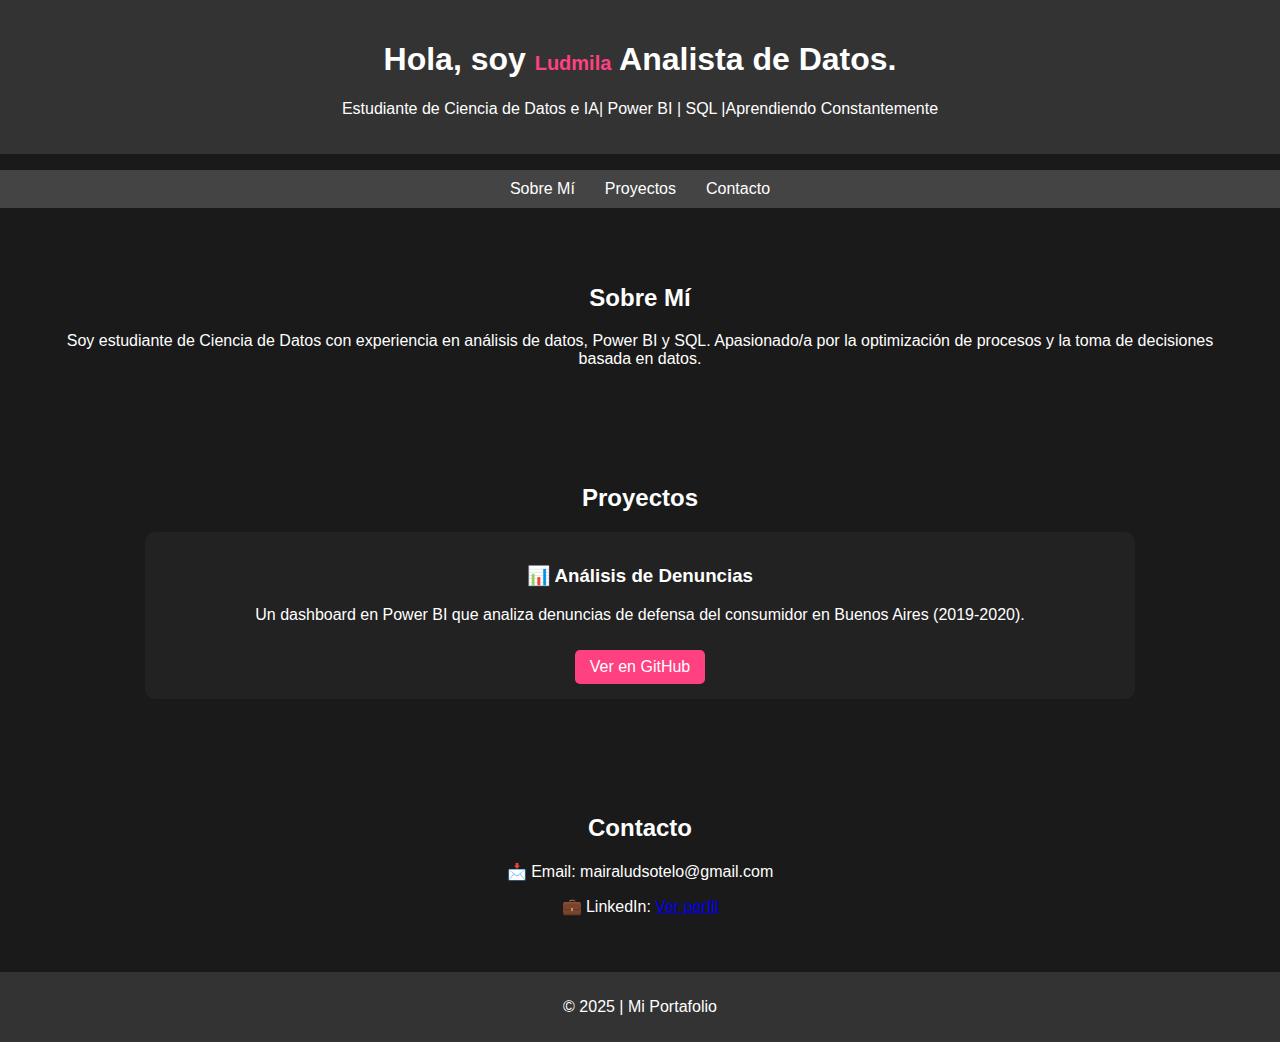
==== index.html @ 8a090161 "fix index" ====
<!DOCTYPE html>
<html lang="es">
<head>
    <meta charset="UTF-8">
    <meta name="viewport" content="width=device-width, initial-scale=1.0">
    <title>Mi Portafolio</title>
    <link rel="stylesheet" href="style.css">
</head>
<body>

    <header>
        <h1>Hola, soy <span class="resaltado">Ludmila</span> Analista de Datos.</h1>
        <p>Estudiante de Ciencia de Datos e IA| Power BI | SQL |Aprendiendo Constantemente</p>
    </header>

    <nav>
        <ul>
            <li><a href="#sobre-mi">Sobre Mí</a></li>
            <li><a href="#proyectos">Proyectos</a></li>
            <li><a href="#contacto">Contacto</a></li>
        </ul>
    </nav>

    <section id="sobre-mi">
        <h2>Sobre Mí</h2>
        <p>Soy estudiante de Ciencia de Datos con experiencia en análisis de datos, Power BI y SQL. Apasionado/a por la optimización de procesos y la toma de decisiones basada en datos.</p>
    </section>

    <section id="proyectos">
        <h2>Proyectos</h2>
        <div class="proyecto">
            <h3>📊 Análisis de Denuncias</h3>
            <p>Un dashboard en Power BI que analiza denuncias de defensa del consumidor en Buenos Aires (2019-2020).</p>
            <a href="https://github.com/TU_USUARIO/NOMBRE_DEL_REPO" target="_blank">Ver en GitHub</a>
        </div>
        <!-- Agrega más proyectos aquí -->
    </section>

    <section id="contacto">
        <h2>Contacto</h2>
        <p>📩 Email: mairaludsotelo@gmail.com</p>
        <p>💼 LinkedIn: <a href="https://www.linkedin.com/in/ludmilasotelo" target="_blank">Ver perfil</a></p>
    </section>

    <footer>
        <p>© 2025 | Mi Portafolio</p>
    </footer>

</body>
</html>
---- style.css ----
.resaltado {
    color: #ff4081; /* Rosa */
    font-size: 20px;
}

body {
    font-family: Arial, sans-serif;
    margin: 0;
    padding: 0;
    background-color: #1a1a1a;
    color: white;
}

header {
    text-align: center;
    padding: 20px;
    background-color: #333;
}

nav ul {
    display: flex;
    justify-content: center;
    list-style: none;
    padding: 10px;
    background-color: #444;
}

nav ul li {
    margin: 0 15px;
}

nav ul li a {
    color: white;
    text-decoration: none;
}

section {
    padding: 40px;
    text-align: center;
}

.proyecto {
    background-color: #222;
    padding: 15px;
    margin: 15px auto;
    width: 80%;
    border-radius: 10px;
}

.proyecto a {
    display: inline-block;
    margin-top: 10px;
    padding: 8px 15px;
    background-color: #ff4081;
    color: white;
    text-decoration: none;
    border-radius: 5px;
}

footer {
    text-align: center;
    padding: 10px;
    background-color: #333;
}
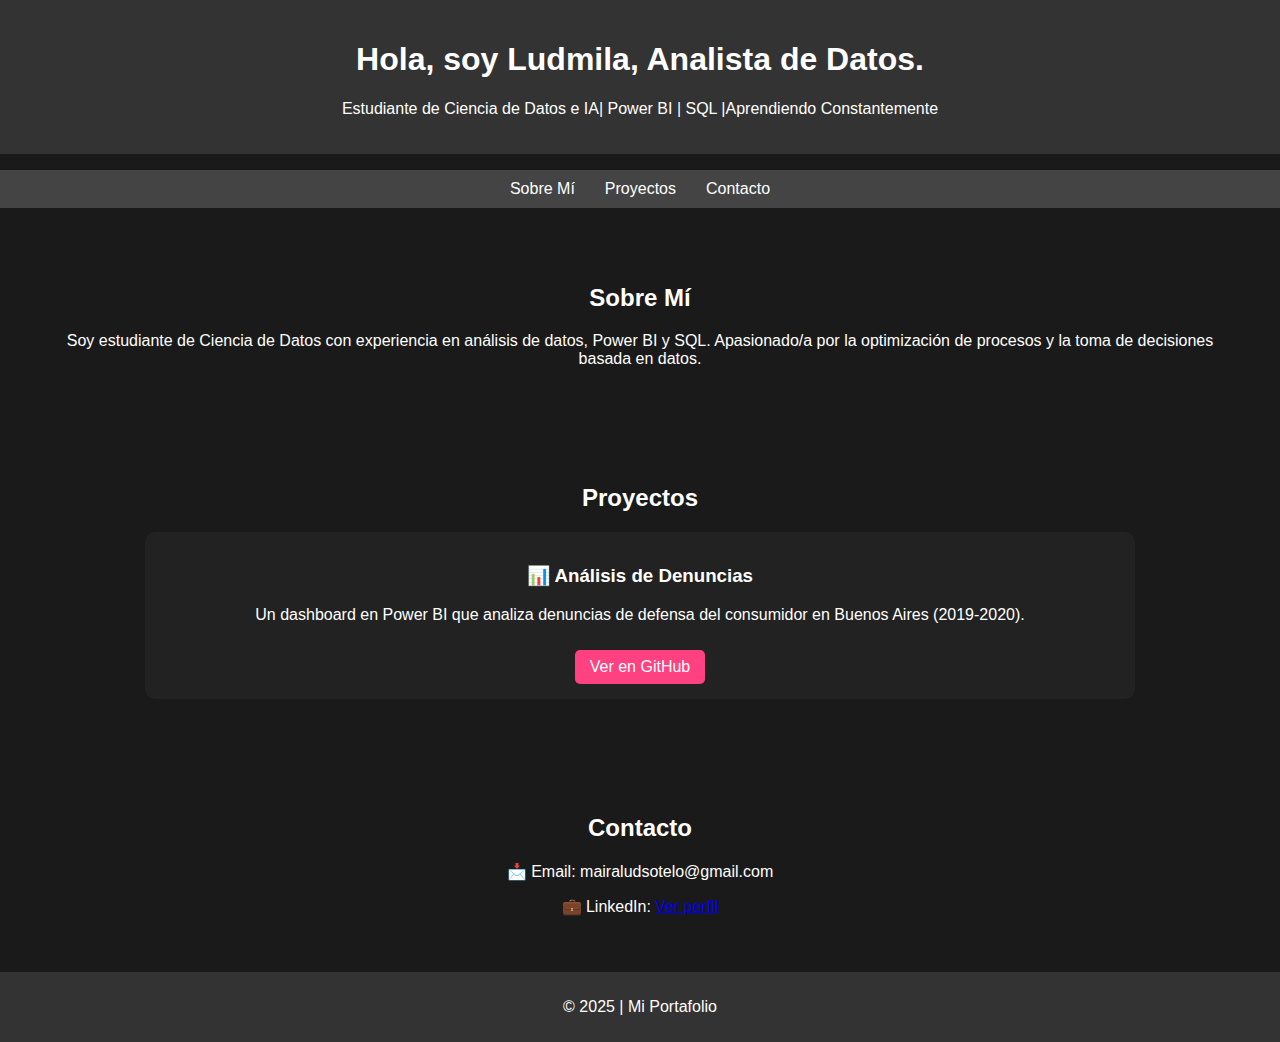
==== commit bdf70a21: "fix html" ====
--- a/index.html
+++ b/index.html
@@ -9,7 +9,7 @@
 <body>
 
     <header>
-        <h1>Hola, soy <span class="resaltado">Ludmila</span> Analista de Datos.</h1>
+        <h1>Hola, soy Ludmila, Analista de Datos.</h1>
         <p>Estudiante de Ciencia de Datos e IA| Power BI | SQL |Aprendiendo Constantemente</p>
     </header>
 
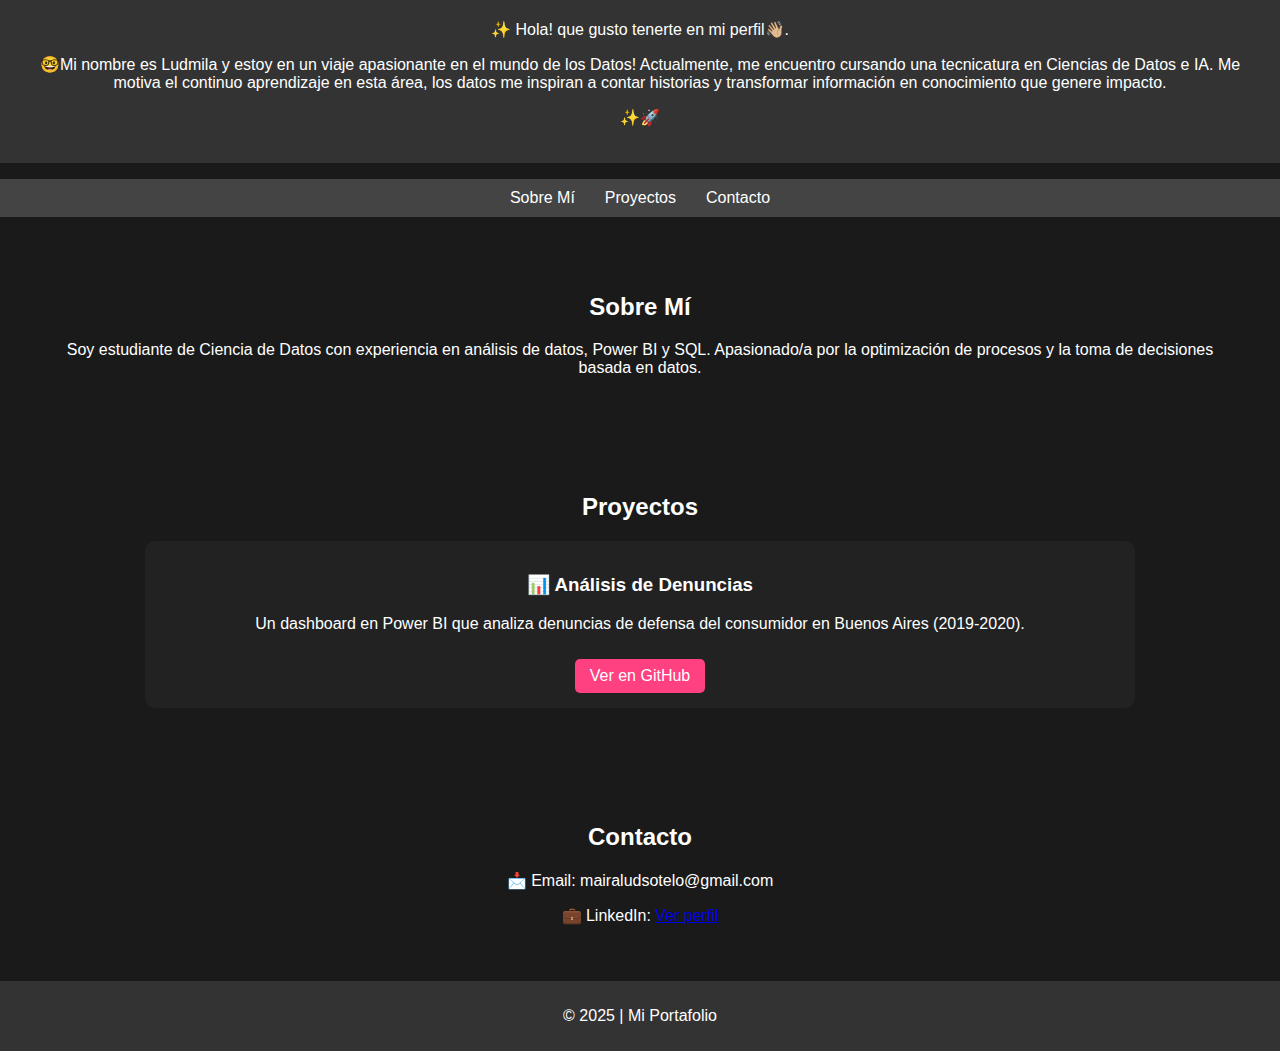
==== commit 3a9a5790: "Update index.html" ====
--- a/index.html
+++ b/index.html
@@ -8,9 +8,14 @@
 </head>
 <body>
 
-    <header>
-        <h1>Hola, soy Ludmila, Analista de Datos.</h1>
-        <p>Estudiante de Ciencia de Datos e IA| Power BI | SQL |Aprendiendo Constantemente</p>
+    <header
+        <h1>✨ Hola! que gusto tenerte en mi perfil👋🏼.</h1>
+        <p>🤓Mi nombre es Ludmila y estoy en un viaje apasionante en el mundo de los Datos!
+
+              Actualmente, me encuentro cursando una tecnicatura en Ciencias de Datos e IA.
+
+              Me motiva el continuo aprendizaje en esta área, los datos me inspiran a contar historias y transformar información en conocimiento que genere impacto.</p> ✨🚀</p>  
+        </p>
     </header>
 
     <nav>
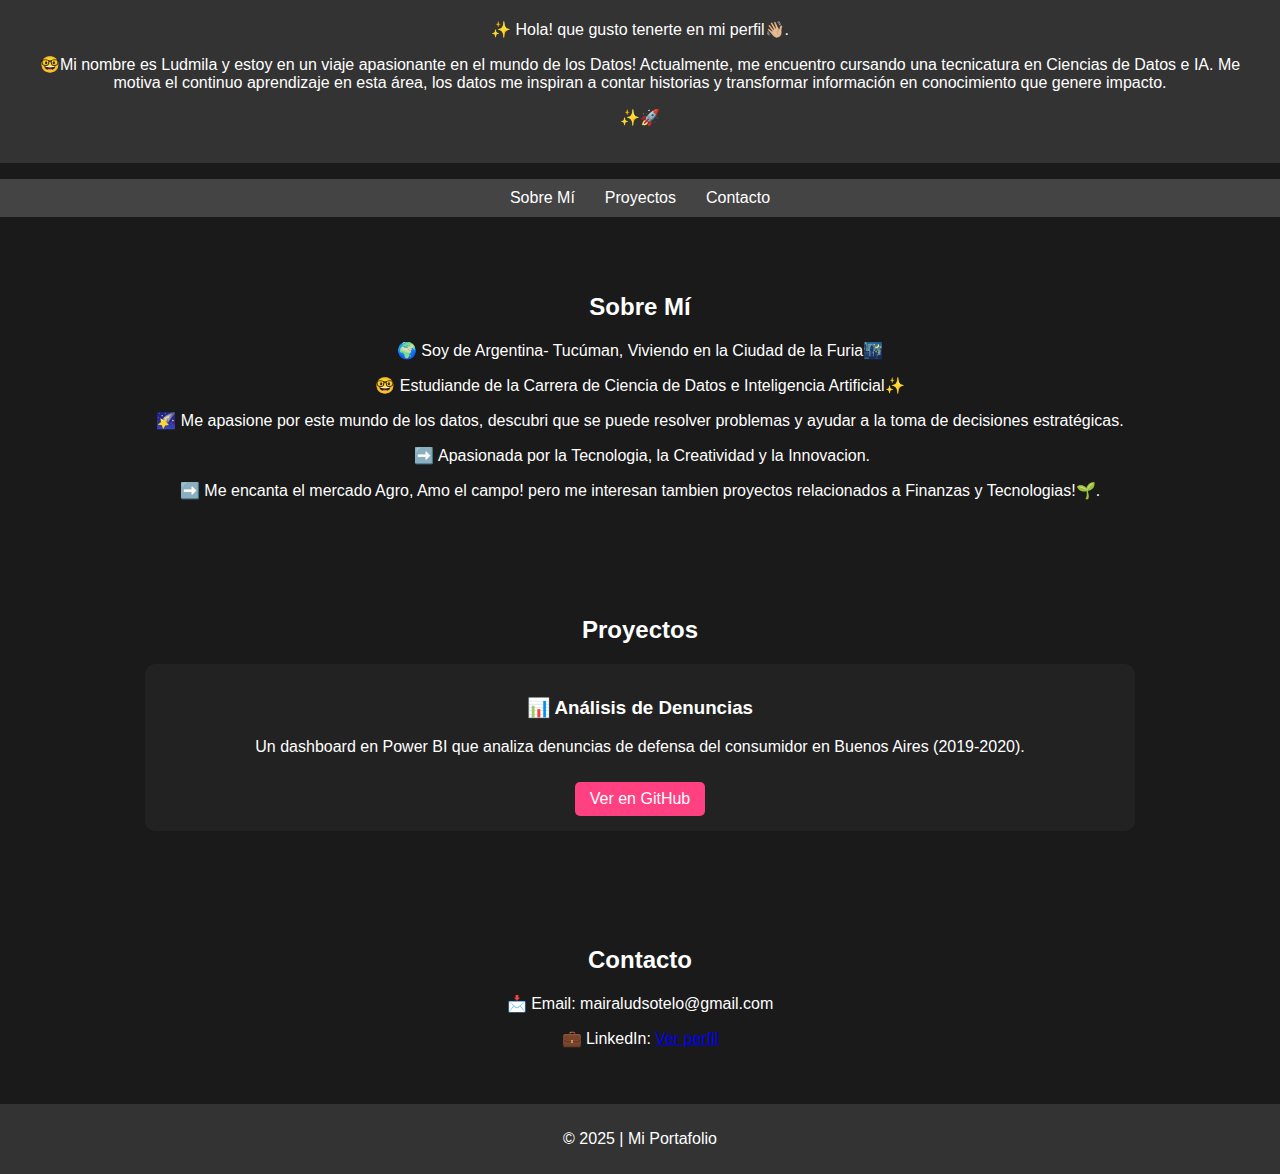
==== commit fd261cc2: "Update index.html" ====
--- a/index.html
+++ b/index.html
@@ -28,7 +28,15 @@
 
     <section id="sobre-mi">
         <h2>Sobre Mí</h2>
-        <p>Soy estudiante de Ciencia de Datos con experiencia en análisis de datos, Power BI y SQL. Apasionado/a por la optimización de procesos y la toma de decisiones basada en datos.</p>
+        <p> 🌍 Soy de Argentina- Tucúman, Viviendo en la Ciudad de la Furia🌃</p>
+
+            🤓 Estudiande de la Carrera de Ciencia de Datos e Inteligencia Artificial✨</p>
+
+            🌠 Me apasione por este mundo de los datos, descubri que se puede resolver problemas y ayudar a la toma de decisiones estratégicas.</p>
+
+​​            ➡️ Apasionada por la Tecnologia, la Creatividad y la Innovacion.</p>
+
+            ➡️ Me encanta el mercado Agro, Amo el campo! pero me interesan tambien proyectos relacionados a Finanzas y Tecnologias!🌱.</p>
     </section>
 
     <section id="proyectos">
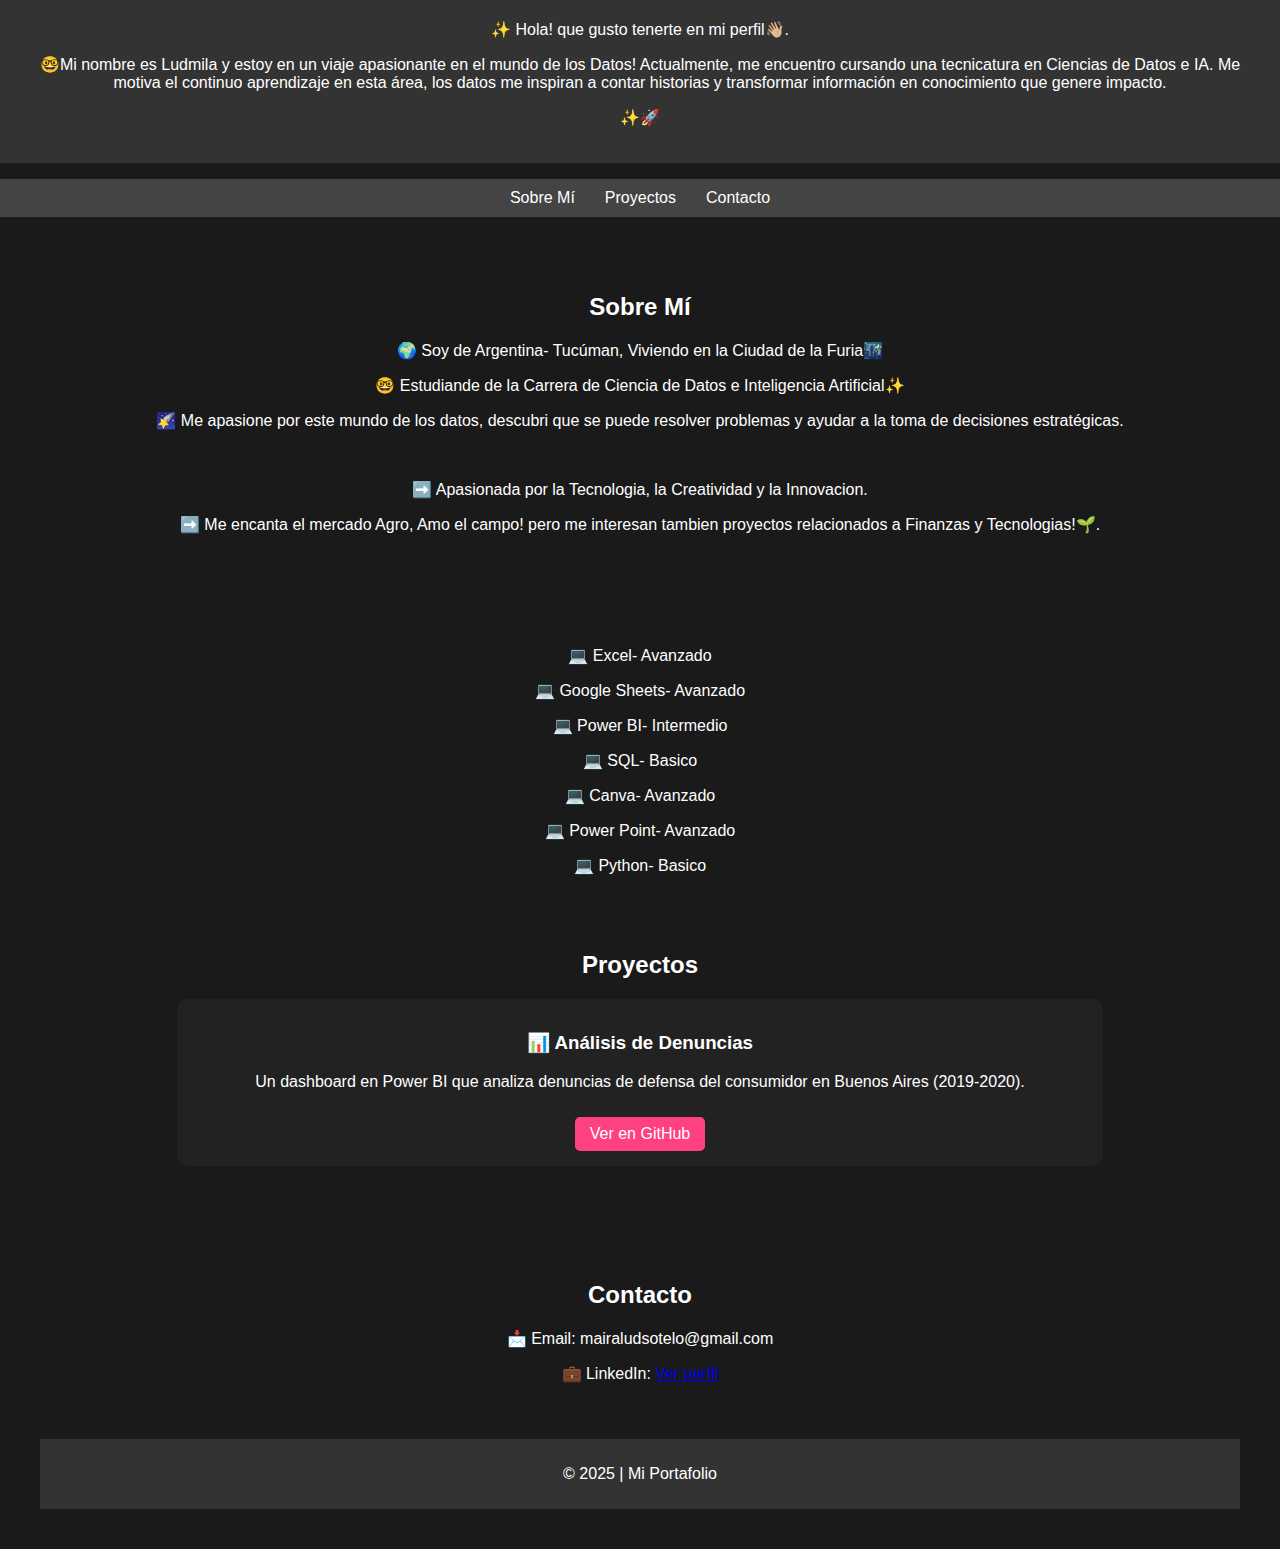
==== commit c6015cac: "Update index.html" ====
--- a/index.html
+++ b/index.html
@@ -28,17 +28,38 @@
 
     <section id="sobre-mi">
         <h2>Sobre Mí</h2>
-        <p> 🌍 Soy de Argentina- Tucúman, Viviendo en la Ciudad de la Furia🌃</p>
+         <p> 🌍 Soy de Argentina- Tucúman, Viviendo en la Ciudad de la Furia🌃</p>
 
-            🤓 Estudiande de la Carrera de Ciencia de Datos e Inteligencia Artificial✨</p>
+         <p>🤓 Estudiande de la Carrera de Ciencia de Datos e Inteligencia Artificial✨</p>
 
-            🌠 Me apasione por este mundo de los datos, descubri que se puede resolver problemas y ayudar a la toma de decisiones estratégicas.</p>
+         <p> 🌠 Me apasione por este mundo de los datos, descubri que se puede resolver problemas y ayudar a la toma de decisiones estratégicas.</p>
 
-​​            ➡️ Apasionada por la Tecnologia, la Creatividad y la Innovacion.</p>
+​​         <p> ➡️ Apasionada por la Tecnologia, la Creatividad y la Innovacion.</p>
 
-            ➡️ Me encanta el mercado Agro, Amo el campo! pero me interesan tambien proyectos relacionados a Finanzas y Tecnologias!🌱.</p>
+         <p>➡️ Me encanta el mercado Agro, Amo el campo! pero me interesan tambien proyectos relacionados a Finanzas y Tecnologias!🌱.</p>
     </section>
 
+     <section id="Mis habilidades">
+
+         <p>💻 Excel- Avanzado</p>
+
+         <p>💻 Google Sheets- Avanzado</p>
+
+         <p>💻 Power BI- Intermedio</p>
+
+         <p>💻 SQL- Basico</p>
+
+         <p>💻 Canva- Avanzado</p>
+
+        <p>💻 Power Point- Avanzado</p>
+
+        <p>💻 Python- Basico</p>
+
+          
+
+
+
+         
     <section id="proyectos">
         <h2>Proyectos</h2>
         <div class="proyecto">
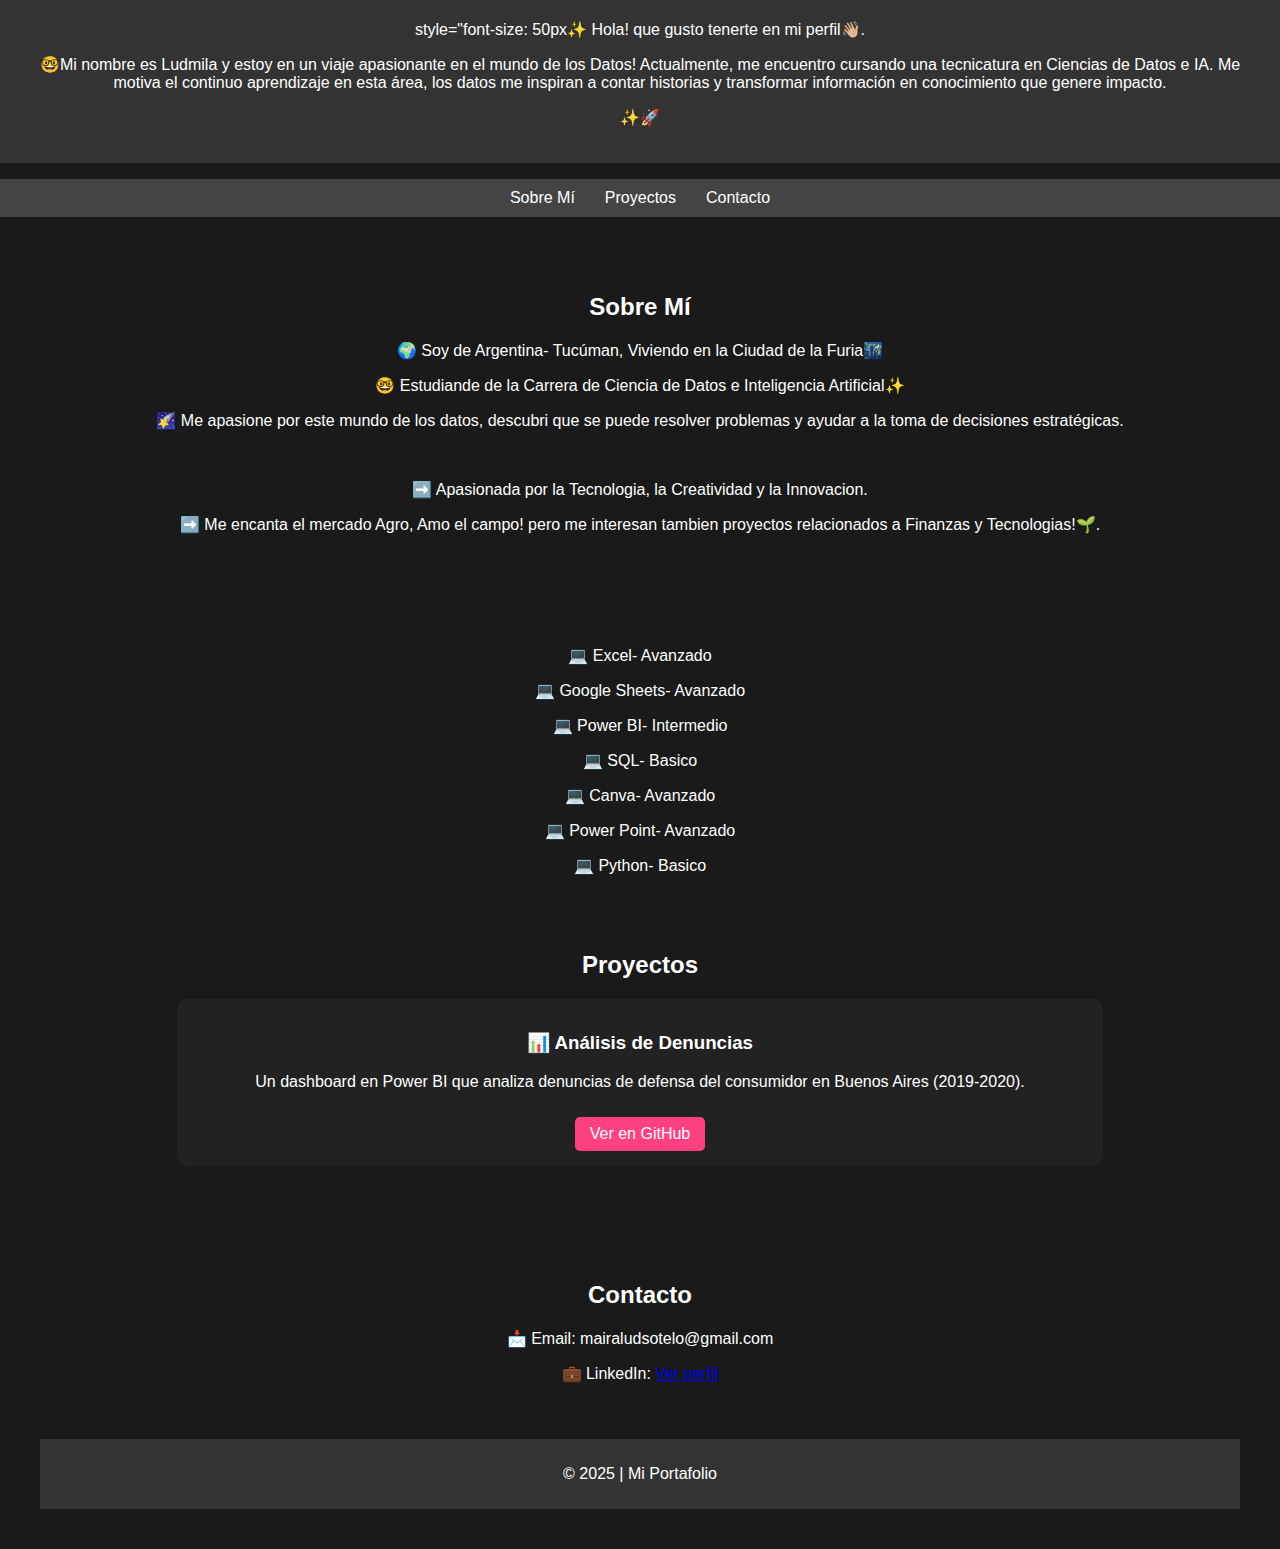
==== commit 254242d4: "Update index.html" ====
--- a/index.html
+++ b/index.html
@@ -9,7 +9,7 @@
 <body>
 
     <header
-        <h1>✨ Hola! que gusto tenerte en mi perfil👋🏼.</h1>
+        <h1>style="font-size: 50px✨ Hola! que gusto tenerte en mi perfil👋🏼.</h1>
         <p>🤓Mi nombre es Ludmila y estoy en un viaje apasionante en el mundo de los Datos!
 
               Actualmente, me encuentro cursando una tecnicatura en Ciencias de Datos e IA.
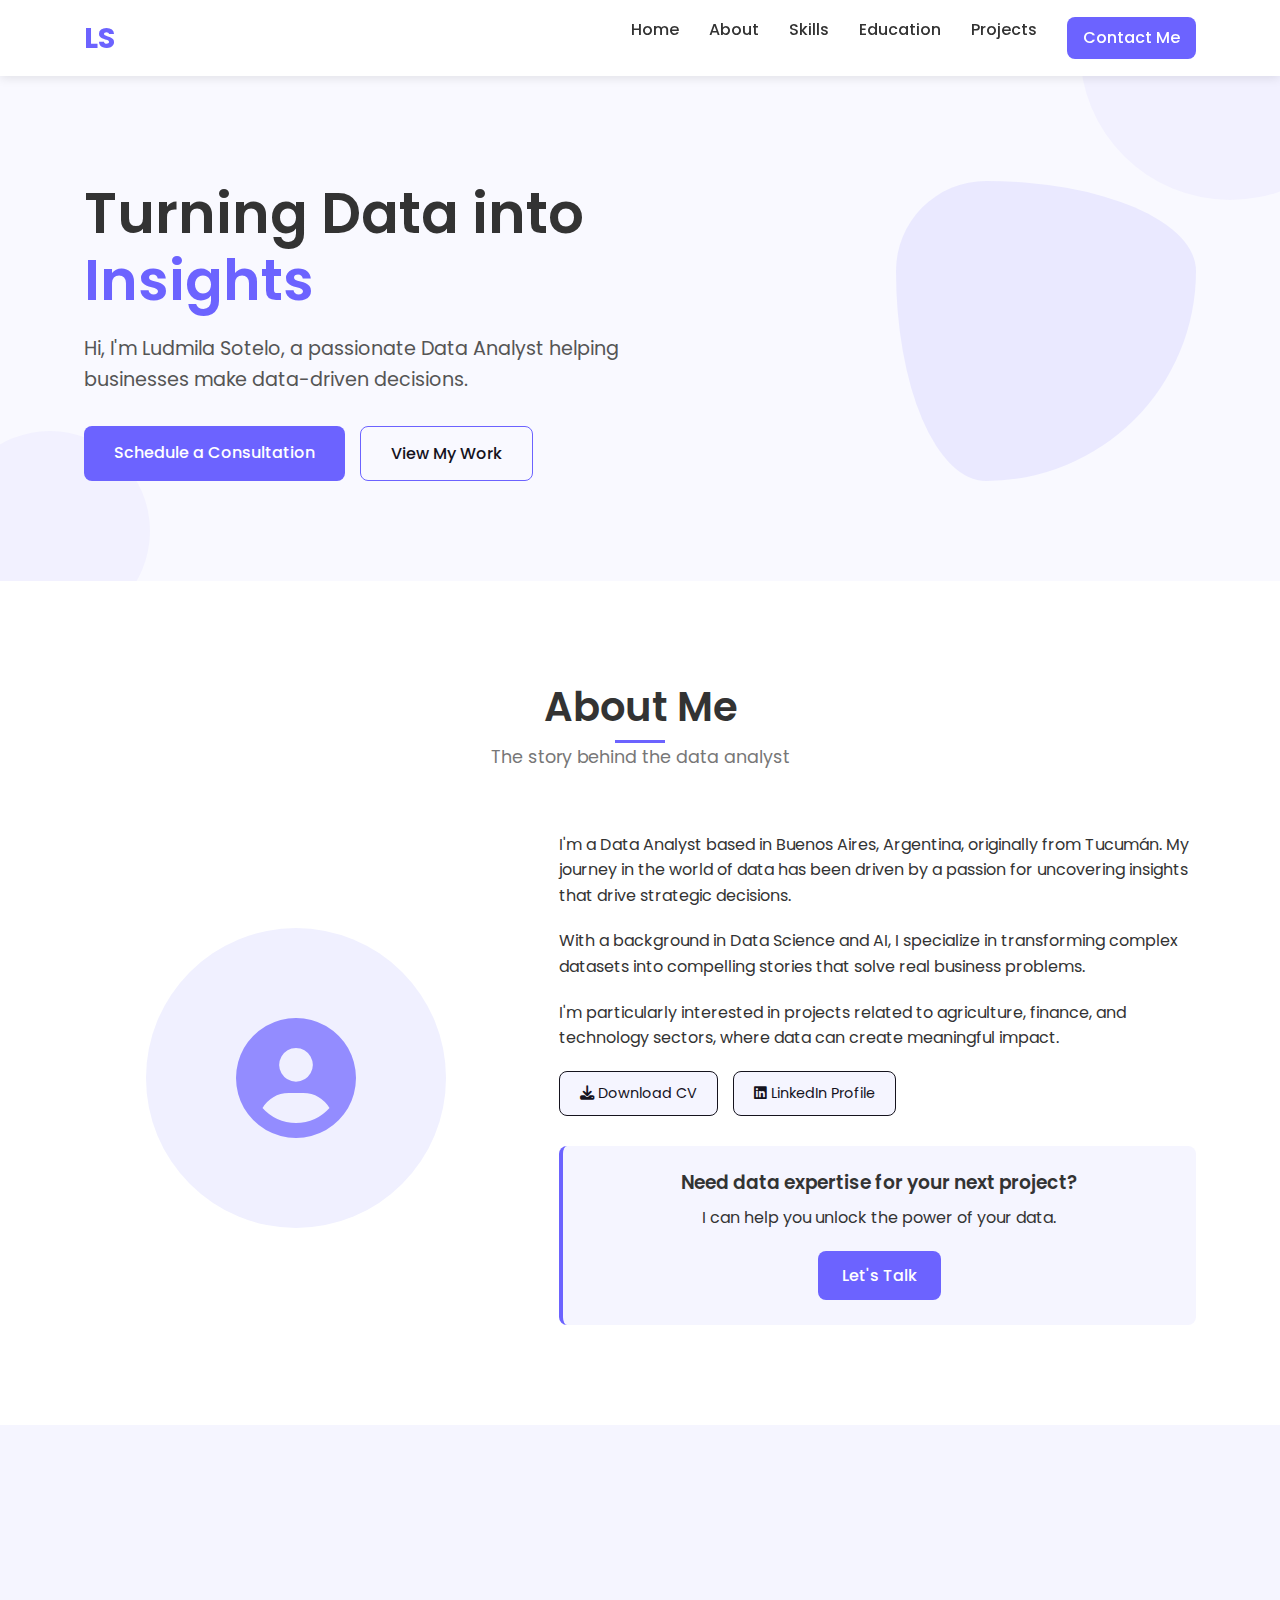
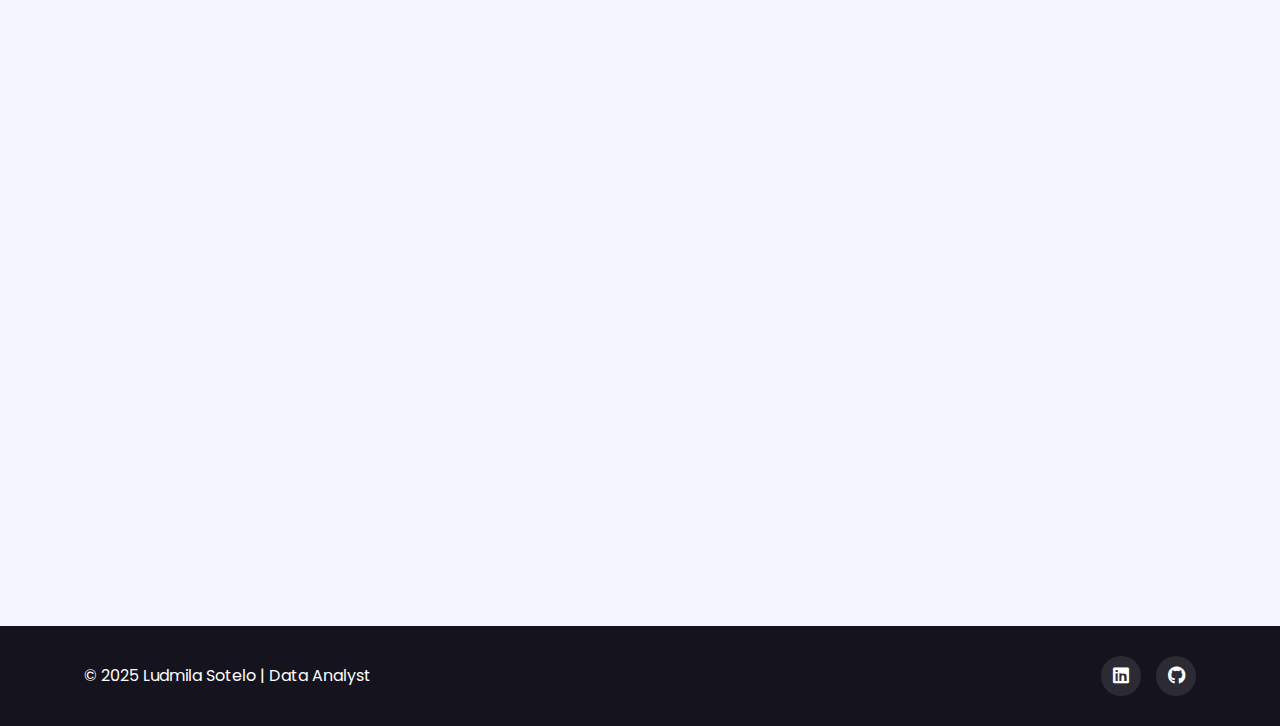
==== commit d6d6373b: "claude edit 001" ====
--- a/index.html
+++ b/index.html
@@ -1,84 +1,341 @@
 <!DOCTYPE html>
-<html lang="es">
+<html lang="en">
 <head>
     <meta charset="UTF-8">
     <meta name="viewport" content="width=device-width, initial-scale=1.0">
-    <title>Mi Portafolio</title>
+    <title>Ludmila Sotelo | Data Analyst</title>
     <link rel="stylesheet" href="style.css">
+    <link rel="stylesheet" href="https://cdnjs.cloudflare.com/ajax/libs/font-awesome/6.4.0/css/all.min.css">
+    <link rel="preconnect" href="https://fonts.googleapis.com">
+    <link rel="preconnect" href="https://fonts.gstatic.com" crossorigin>
+    <link href="https://fonts.googleapis.com/css2?family=Poppins:wght@300;400;500;600;700&display=swap" rel="stylesheet">
 </head>
 <body>
-
-    <header
-        <h1>style="font-size: 50px✨ Hola! que gusto tenerte en mi perfil👋🏼.</h1>
-        <p>🤓Mi nombre es Ludmila y estoy en un viaje apasionante en el mundo de los Datos!
-
-              Actualmente, me encuentro cursando una tecnicatura en Ciencias de Datos e IA.
-
-              Me motiva el continuo aprendizaje en esta área, los datos me inspiran a contar historias y transformar información en conocimiento que genere impacto.</p> ✨🚀</p>  
-        </p>
-    </header>
-
-    <nav>
-        <ul>
-            <li><a href="#sobre-mi">Sobre Mí</a></li>
-            <li><a href="#proyectos">Proyectos</a></li>
-            <li><a href="#contacto">Contacto</a></li>
-        </ul>
+    <nav id="navbar">
+        <div class="container">
+            <div class="logo">LS</div>
+            <ul class="nav-links">
+                <li><a href="#hero">Home</a></li>
+                <li><a href="#about">About</a></li>
+                <li><a href="#skills">Skills</a></li>
+                <li><a href="#education">Education</a></li>
+                <li><a href="#projects">Projects</a></li>
+                <li><a href="#contact" class="cta-button">Contact Me</a></li>
+            </ul>
+            <div class="hamburger">
+                <span></span>
+                <span></span>
+                <span></span>
+            </div>
+        </div>
     </nav>
 
-    <section id="sobre-mi">
-        <h2>Sobre Mí</h2>
-         <p> 🌍 Soy de Argentina- Tucúman, Viviendo en la Ciudad de la Furia🌃</p>
-
-         <p>🤓 Estudiande de la Carrera de Ciencia de Datos e Inteligencia Artificial✨</p>
-
-         <p> 🌠 Me apasione por este mundo de los datos, descubri que se puede resolver problemas y ayudar a la toma de decisiones estratégicas.</p>
-
-​​         <p> ➡️ Apasionada por la Tecnologia, la Creatividad y la Innovacion.</p>
-
-         <p>➡️ Me encanta el mercado Agro, Amo el campo! pero me interesan tambien proyectos relacionados a Finanzas y Tecnologias!🌱.</p>
-    </section>
-
-     <section id="Mis habilidades">
-
-         <p>💻 Excel- Avanzado</p>
-
-         <p>💻 Google Sheets- Avanzado</p>
-
-         <p>💻 Power BI- Intermedio</p>
-
-         <p>💻 SQL- Basico</p>
-
-         <p>💻 Canva- Avanzado</p>
-
-        <p>💻 Power Point- Avanzado</p>
-
-        <p>💻 Python- Basico</p>
-
-          
-
-
-
-         
-    <section id="proyectos">
-        <h2>Proyectos</h2>
-        <div class="proyecto">
-            <h3>📊 Análisis de Denuncias</h3>
-            <p>Un dashboard en Power BI que analiza denuncias de defensa del consumidor en Buenos Aires (2019-2020).</p>
-            <a href="https://github.com/TU_USUARIO/NOMBRE_DEL_REPO" target="_blank">Ver en GitHub</a>
-        </div>
-        <!-- Agrega más proyectos aquí -->
-    </section>
-
-    <section id="contacto">
-        <h2>Contacto</h2>
-        <p>📩 Email: mairaludsotelo@gmail.com</p>
-        <p>💼 LinkedIn: <a href="https://www.linkedin.com/in/ludmilasotelo" target="_blank">Ver perfil</a></p>
+    <section id="hero" class="hero">
+        <div class="container">
+            <div class="hero-content">
+                <h1>Turning Data into <span class="highlight">Insights</span></h1>
+                <p>Hi, I'm Ludmila Sotelo, a passionate Data Analyst helping businesses make data-driven decisions.</p>
+                <div class="cta-group">
+                    <a href="#contact" class="cta-primary">Schedule a Consultation</a>
+                    <a href="#projects" class="cta-secondary">View My Work</a>
+                </div>
+            </div>
+            <div class="hero-image">
+                <div class="shape"></div>
+            </div>
+        </div>
+    </section>
+
+    <section id="about" class="about">
+        <div class="container">
+            <div class="section-header">
+                <h2>About Me</h2>
+                <p>The story behind the data analyst</p>
+            </div>
+            <div class="about-content">
+                <div class="about-image">
+                    <div class="image-placeholder">
+                        <i class="fas fa-user-circle"></i>
+                    </div>
+                </div>
+                <div class="about-text">
+                    <p>I'm a Data Analyst based in Buenos Aires, Argentina, originally from Tucumán. My journey in the world of data has been driven by a passion for uncovering insights that drive strategic decisions.</p>
+                    <p>With a background in Data Science and AI, I specialize in transforming complex datasets into compelling stories that solve real business problems.</p>
+                    <p>I'm particularly interested in projects related to agriculture, finance, and technology sectors, where data can create meaningful impact.</p>
+                    <div class="about-cta">
+                        <a href="resume.pdf" class="button" download><i class="fas fa-download"></i> Download CV</a>
+                        <a href="https://www.linkedin.com/in/ludmilasotelo" class="button" target="_blank"><i class="fab fa-linkedin"></i> LinkedIn Profile</a>
+                    </div>
+                    <div class="consultation-box">
+                        <h3>Need data expertise for your next project?</h3>
+                        <p>I can help you unlock the power of your data.</p>
+                        <a href="#contact" class="cta-button">Let's Talk</a>
+                    </div>
+                </div>
+            </div>
+        </div>
+    </section>
+
+    <section id="skills" class="skills">
+        <div class="container">
+            <div class="section-header">
+                <h2>Technical Skills</h2>
+                <p>Tools and technologies I work with</p>
+            </div>
+            <div class="skills-content">
+                <div class="skill-category">
+                    <h3>Data Analysis</h3>
+                    <div class="skill-items">
+                        <div class="skill-item">
+                            <div class="skill-icon"><i class="fas fa-table"></i></div>
+                            <div class="skill-info">
+                                <h4>Excel</h4>
+                                <div class="skill-level">
+                                    <div class="skill-bar" data-level="90"></div>
+                                </div>
+                            </div>
+                        </div>
+                        <div class="skill-item">
+                            <div class="skill-icon"><i class="fas fa-chart-bar"></i></div>
+                            <div class="skill-info">
+                                <h4>Power BI</h4>
+                                <div class="skill-level">
+                                    <div class="skill-bar" data-level="75"></div>
+                                </div>
+                            </div>
+                        </div>
+                        <div class="skill-item">
+                            <div class="skill-icon"><i class="fab fa-google"></i></div>
+                            <div class="skill-info">
+                                <h4>Google Sheets</h4>
+                                <div class="skill-level">
+                                    <div class="skill-bar" data-level="85"></div>
+                                </div>
+                            </div>
+                        </div>
+                    </div>
+                </div>
+                <div class="skill-category">
+                    <h3>Programming</h3>
+                    <div class="skill-items">
+                        <div class="skill-item">
+                            <div class="skill-icon"><i class="fas fa-database"></i></div>
+                            <div class="skill-info">
+                                <h4>SQL</h4>
+                                <div class="skill-level">
+                                    <div class="skill-bar" data-level="60"></div>
+                                </div>
+                            </div>
+                        </div>
+                        <div class="skill-item">
+                            <div class="skill-icon"><i class="fab fa-python"></i></div>
+                            <div class="skill-info">
+                                <h4>Python</h4>
+                                <div class="skill-level">
+                                    <div class="skill-bar" data-level="50"></div>
+                                </div>
+                            </div>
+                        </div>
+                    </div>
+                </div>
+                <div class="skill-category">
+                    <h3>Other Tools</h3>
+                    <div class="skill-items">
+                        <div class="skill-item">
+                            <div class="skill-icon"><i class="fas fa-palette"></i></div>
+                            <div class="skill-info">
+                                <h4>Canva</h4>
+                                <div class="skill-level">
+                                    <div class="skill-bar" data-level="90"></div>
+                                </div>
+                            </div>
+                        </div>
+                        <div class="skill-item">
+                            <div class="skill-icon"><i class="fas fa-file-powerpoint"></i></div>
+                            <div class="skill-info">
+                                <h4>PowerPoint</h4>
+                                <div class="skill-level">
+                                    <div class="skill-bar" data-level="85"></div>
+                                </div>
+                            </div>
+                        </div>
+                    </div>
+                </div>
+            </div>
+            <div class="section-cta">
+                <p>Looking for a data analyst with the right skill set?</p>
+                <a href="#contact" class="cta-button">Get in Touch</a>
+            </div>
+        </div>
+    </section>
+
+    <section id="education" class="education">
+        <div class="container">
+            <div class="section-header">
+                <h2>Education</h2>
+                <p>My learning journey</p>
+            </div>
+            <div class="timeline">
+                <div class="timeline-item">
+                    <div class="timeline-dot"></div>
+                    <div class="timeline-content">
+                        <h3>Associate Degree in Data Science and AI</h3>
+                        <p class="timeline-date">2022 - Present</p>
+                        <p>Currently pursuing a specialized technical degree focusing on data analysis, machine learning, and artificial intelligence applications.</p>
+                    </div>
+                </div>
+                <div class="timeline-item">
+                    <div class="timeline-dot"></div>
+                    <div class="timeline-content">
+                        <h3>Data Analysis Certification</h3>
+                        <p class="timeline-date">2023</p>
+                        <p>Comprehensive professional certification covering data visualization, statistical analysis, and business intelligence tools.</p>
+                    </div>
+                </div>
+                <div class="timeline-item">
+                    <div class="timeline-dot"></div>
+                    <div class="timeline-content">
+                        <h3>SQL Fundamentals</h3>
+                        <p class="timeline-date">2022</p>
+                        <p>Specialized course on database management and SQL query optimization for data analysis.</p>
+                    </div>
+                </div>
+            </div>
+            <div class="section-cta">
+                <p>Interested in my qualifications?</p>
+                <a href="#contact" class="cta-button">Schedule a Call</a>
+            </div>
+        </div>
+    </section>
+
+    <section id="projects" class="projects">
+        <div class="container">
+            <div class="section-header">
+                <h2>Portfolio Projects</h2>
+                <p>My data analysis work</p>
+            </div>
+            <div class="projects-grid">
+                <div class="project-card">
+                    <div class="project-image">
+                        <img src="/api/placeholder/400/250" alt="Consumer Complaints Analysis">
+                    </div>
+                    <div class="project-content">
+                        <h3>Consumer Complaints Analysis</h3>
+                        <p>A Power BI dashboard analyzing consumer defense complaints in Buenos Aires (2019-2020), revealing key patterns and response effectiveness.</p>
+                        <div class="project-links">
+                            <a href="https://github.com/ludmilasotelo/consumer-complaints" target="_blank" class="project-link">
+                                <i class="fab fa-github"></i> View Code
+                            </a>
+                            <a href="#" target="_blank" class="project-link">
+                                <i class="fas fa-chart-line"></i> Live Dashboard
+                            </a>
+                        </div>
+                    </div>
+                </div>
+                <div class="project-card">
+                    <div class="project-image">
+                        <img src="/api/placeholder/400/250" alt="Agricultural Yield Analysis">
+                    </div>
+                    <div class="project-content">
+                        <h3>Agricultural Yield Analysis</h3>
+                        <p>Analysis of crop yields across different regions of Argentina, identifying factors affecting productivity and providing actionable recommendations.</p>
+                        <div class="project-links">
+                            <a href="https://github.com/ludmilasotelo/agro-analysis" target="_blank" class="project-link">
+                                <i class="fab fa-github"></i> View Code
+                            </a>
+                            <a href="#" target="_blank" class="project-link">
+                                <i class="fas fa-chart-line"></i> Live Dashboard
+                            </a>
+                        </div>
+                    </div>
+                </div>
+                <div class="project-card">
+                    <div class="project-image">
+                        <img src="/api/placeholder/400/250" alt="Financial Market Trends">
+                    </div>
+                    <div class="project-content">
+                        <h3>Financial Market Trends</h3>
+                        <p>Interactive visualization of financial market trends in LATAM, with predictive models for market behavior based on historical data.</p>
+                        <div class="project-links">
+                            <a href="https://github.com/ludmilasotelo/finance-trends" target="_blank" class="project-link">
+                                <i class="fab fa-github"></i> View Code
+                            </a>
+                            <a href="#" target="_blank" class="project-link">
+                                <i class="fas fa-chart-line"></i> Live Dashboard
+                            </a>
+                        </div>
+                    </div>
+                </div>
+            </div>
+            <div class="section-cta">
+                <p>Need similar analysis for your business?</p>
+                <a href="#contact" class="cta-button">Let's Discuss Your Project</a>
+            </div>
+        </div>
+    </section>
+
+    <section id="contact" class="contact">
+        <div class="container">
+            <div class="section-header">
+                <h2>Contact Me</h2>
+                <p>Let's transform your data together</p>
+            </div>
+            <div class="contact-content">
+                <div class="contact-info">
+                    <div class="contact-item">
+                        <i class="fas fa-envelope"></i>
+                        <h3>Email</h3>
+                        <p>mairaludsotelo@gmail.com</p>
+                    </div>
+                    <div class="contact-item">
+                        <i class="fab fa-linkedin"></i>
+                        <h3>LinkedIn</h3>
+                        <p><a href="https://www.linkedin.com/in/ludmilasotelo" target="_blank">ludmilasotelo</a></p>
+                    </div>
+                    <div class="contact-item">
+                        <i class="fas fa-map-marker-alt"></i>
+                        <h3>Location</h3>
+                        <p>Buenos Aires, Argentina</p>
+                    </div>
+                </div>
+                <div class="contact-form">
+                    <h3>Send Me a Message</h3>
+                    <form id="contactForm">
+                        <div class="form-group">
+                            <label for="name">Name</label>
+                            <input type="text" id="name" name="name" required>
+                        </div>
+                        <div class="form-group">
+                            <label for="email">Email</label>
+                            <input type="email" id="email" name="email" required>
+                        </div>
+                        <div class="form-group">
+                            <label for="subject">Subject</label>
+                            <input type="text" id="subject" name="subject" required>
+                        </div>
+                        <div class="form-group">
+                            <label for="message">Message</label>
+                            <textarea id="message" name="message" rows="5" required></textarea>
+                        </div>
+                        <button type="submit" class="cta-button">Send Message</button>
+                    </form>
+                </div>
+            </div>
+        </div>
     </section>
 
     <footer>
-        <p>© 2025 | Mi Portafolio</p>
+        <div class="container">
+            <div class="footer-content">
+                <p>&copy; 2025 Ludmila Sotelo | Data Analyst</p>
+                <div class="social-links">
+                    <a href="https://www.linkedin.com/in/ludmilasotelo" target="_blank"><i class="fab fa-linkedin"></i></a>
+                    <a href="https://github.com/ludmilasotelo" target="_blank"><i class="fab fa-github"></i></a>
+                </div>
+            </div>
+        </div>
     </footer>
 
+    <script src="script.js"></script>
 </body>
-</html>
+</html>--- a/style.css
+++ b/style.css
@@ -1,64 +1,850 @@
-.resaltado {
-    color: #ff4081; /* Rosa */
-    font-size: 20px;
-}
-
-body {
-    font-family: Arial, sans-serif;
+/* General Styles */
+:root {
+    --primary-color: #6c63ff;
+    --secondary-color: #4641ff;
+    --dark-color: #15131e;
+    --light-color: #f5f5ff;
+    --text-color: #333;
+    --light-text: #ffffff;
+    --dark-text: #333;
+    --border-radius: 8px;
+    --transition: all 0.3s ease;
+    --box-shadow: 0 10px 30px rgba(0, 0, 0, 0.1);
+}
+
+* {
     margin: 0;
     padding: 0;
-    background-color: #1a1a1a;
+    box-sizing: border-box;
+}
+
+html {
+    scroll-behavior: smooth;
+}
+
+body {
+    font-family: 'Poppins', sans-serif;
+    line-height: 1.6;
+    color: var(--text-color);
+    background-color: var(--light-color);
+    overflow-x: hidden;
+}
+
+.container {
+    width: 90%;
+    max-width: 1200px;
+    margin: 0 auto;
+    padding: 0 20px;
+}
+
+section {
+    padding: 100px 0;
+}
+
+h1, h2, h3, h4 {
+    font-weight: 600;
+    line-height: 1.3;
+}
+
+a {
+    text-decoration: none;
+    color: inherit;
+}
+
+.highlight {
+    color: var(--primary-color);
+}
+
+.section-header {
+    text-align: center;
+    margin-bottom: 60px;
+}
+
+.section-header h2 {
+    font-size: 2.5rem;
+    margin-bottom: 10px;
+    position: relative;
+    display: inline-block;
+}
+
+.section-header h2::after {
+    content: '';
+    position: absolute;
+    bottom: -10px;
+    left: 50%;
+    transform: translateX(-50%);
+    width: 50px;
+    height: 3px;
+    background-color: var(--primary-color);
+}
+
+.section-header p {
+    color: #777;
+    font-size: 1.1rem;
+}
+
+.button {
+    display: inline-block;
+    padding: 10px 20px;
+    background-color: var(--light-color);
+    color: var(--dark-color);
+    border: 1px solid var(--dark-color);
+    border-radius: var(--border-radius);
+    transition: var(--transition);
+    font-size: 0.9rem;
+    cursor: pointer;
+}
+
+.button:hover {
+    background-color: var(--dark-color);
+    color: var(--light-color);
+}
+
+.cta-button {
+    display: inline-block;
+    padding: 12px 24px;
+    background-color: var(--primary-color);
+    color: var(--light-text);
+    border: none;
+    border-radius: var(--border-radius);
+    font-weight: 500;
+    transition: var(--transition);
+    cursor: pointer;
+}
+
+.cta-button:hover {
+    background-color: var(--secondary-color);
+    transform: translateY(-3px);
+    box-shadow: 0 5px 15px rgba(108, 99, 255, 0.3);
+}
+
+.section-cta {
+    text-align: center;
+    margin-top: 50px;
+    padding: 30px;
+    background-color: #f0f0ff;
+    border-radius: var(--border-radius);
+}
+
+.section-cta p {
+    font-size: 1.2rem;
+    margin-bottom: 20px;
+}
+
+/* Navigation */
+#navbar {
+    position: fixed;
+    top: 0;
+    left: 0;
+    width: 100%;
+    z-index: 1000;
+    background-color: rgba(255, 255, 255, 0.95);
+    box-shadow: 0 2px 10px rgba(0, 0, 0, 0.1);
+    padding: 15px 0;
+    transition: var(--transition);
+}
+
+#navbar.scrolled {
+    padding: 10px 0;
+    background-color: rgba(255, 255, 255, 0.98);
+}
+
+#navbar .container {
+    display: flex;
+    justify-content: space-between;
+    align-items: center;
+}
+
+.logo {
+    font-size: 1.8rem;
+    font-weight: 700;
+    color: var(--primary-color);
+    position: relative;
+}
+
+.nav-links {
+    display: flex;
+    list-style: none;
+}
+
+.nav-links li {
+    margin-left: 30px;
+}
+
+.nav-links a {
+    font-size: 1rem;
+    font-weight: 500;
+    position: relative;
+    transition: var(--transition);
+}
+
+.nav-links a:not(.cta-button)::after {
+    content: '';
+    position: absolute;
+    bottom: -5px;
+    left: 0;
+    width: 0;
+    height: 2px;
+    background-color: var(--primary-color);
+    transition: var(--transition);
+}
+
+.nav-links a:hover:not(.cta-button) {
+    color: var(--primary-color);
+}
+
+.nav-links a:hover:not(.cta-button)::after {
+    width: 100%;
+}
+
+.nav-links .cta-button {
+    padding: 8px 16px;
+}
+
+.hamburger {
+    display: none;
+    cursor: pointer;
+}
+
+.hamburger span {
+    display: block;
+    width: 25px;
+    height: 3px;
+    margin: 5px 0;
+    background-color: var(--dark-color);
+    transition: var(--transition);
+}
+
+/* Hero Section */
+.hero {
+    padding: 180px 0 100px;
+    background-color: #f9f9ff;
+    position: relative;
+    overflow: hidden;
+}
+
+.hero::before {
+    content: '';
+    position: absolute;
+    top: -100px;
+    right: -100px;
+    width: 300px;
+    height: 300px;
+    background-color: rgba(108, 99, 255, 0.05);
+    border-radius: 50%;
+}
+
+.hero::after {
+    content: '';
+    position: absolute;
+    bottom: -50px;
+    left: -50px;
+    width: 200px;
+    height: 200px;
+    background-color: rgba(108, 99, 255, 0.05);
+    border-radius: 50%;
+}
+
+.hero .container {
+    display: flex;
+    align-items: center;
+    justify-content: space-between;
+    position: relative;
+    z-index: 1;
+}
+
+.hero-content {
+    flex: 1;
+    max-width: 600px;
+}
+
+.hero-content h1 {
+    font-size: 3.5rem;
+    margin-bottom: 20px;
+    line-height: 1.2;
+}
+
+.hero-content p {
+    font-size: 1.2rem;
+    color: #555;
+    margin-bottom: 30px;
+}
+
+.cta-group {
+    display: flex;
+    gap: 15px;
+}
+
+.cta-primary {
+    display: inline-block;
+    padding: 14px 30px;
+    background-color: var(--primary-color);
     color: white;
-}
-
-header {
+    border-radius: var(--border-radius);
+    font-weight: 500;
+    transition: var(--transition);
+}
+
+.cta-primary:hover {
+    background-color: var(--secondary-color);
+    transform: translateY(-3px);
+    box-shadow: 0 5px 15px rgba(108, 99, 255, 0.3);
+}
+
+.cta-secondary {
+    display: inline-block;
+    padding: 14px 30px;
+    background-color: transparent;
+    color: var(--dark-color);
+    border: 1px solid var(--primary-color);
+    border-radius: var(--border-radius);
+    font-weight: 500;
+    transition: var(--transition);
+}
+
+.cta-secondary:hover {
+    background-color: var(--primary-color);
+    color: white;
+    transform: translateY(-3px);
+}
+
+.hero-image {
+    flex: 1;
+    display: flex;
+    justify-content: flex-end;
+    position: relative;
+}
+
+.shape {
+    width: 300px;
+    height: 300px;
+    border-radius: 30% 70% 70% 30% / 30% 30% 70% 70%;
+    background-color: var(--primary-color);
+    opacity: 0.1;
+    animation: morphing 8s ease-in-out infinite;
+}
+
+@keyframes morphing {
+    0% {
+        border-radius: 30% 70% 70% 30% / 30% 30% 70% 70%;
+    }
+    25% {
+        border-radius: 58% 42% 75% 25% / 76% 46% 54% 24%;
+    }
+    50% {
+        border-radius: 50% 50% 33% 67% / 55% 27% 73% 45%;
+    }
+    75% {
+        border-radius: 33% 67% 58% 42% / 63% 68% 32% 37%;
+    }
+    100% {
+        border-radius: 30% 70% 70% 30% / 30% 30% 70% 70%;
+    }
+}
+
+/* About Section */
+.about {
+    background-color: white;
+}
+
+.about-content {
+    display: flex;
+    align-items: center;
+    gap: 50px;
+}
+
+.about-image {
+    flex: 1;
+    display: flex;
+    justify-content: center;
+}
+
+.image-placeholder {
+    width: 300px;
+    height: 300px;
+    display: flex;
+    align-items: center;
+    justify-content: center;
+    background-color: #f0f0ff;
+    border-radius: 50%;
+}
+
+.image-placeholder i {
+    font-size: 120px;
+    color: var(--primary-color);
+    opacity: 0.7;
+}
+
+.about-text {
+    flex: 1.5;
+}
+
+.about-text p {
+    margin-bottom: 20px;
+}
+
+.about-cta {
+    display: flex;
+    gap: 15px;
+    margin-bottom: 30px;
+}
+
+.consultation-box {
+    background-color: #f5f5ff;
+    padding: 25px;
+    border-radius: var(--border-radius);
+    margin-top: 30px;
     text-align: center;
+    border-left: 4px solid var(--primary-color);
+}
+
+.consultation-box h3 {
+    margin-bottom: 10px;
+}
+
+.consultation-box p {
+    margin-bottom: 20px;
+}
+
+/* Skills Section */
+.skills {
+    background-color: #f9f9ff;
+}
+
+.skills-content {
+    display: grid;
+    grid-template-columns: repeat(auto-fit, minmax(300px, 1fr));
+    gap: 30px;
+}
+
+.skill-category {
+    background-color: white;
+    border-radius: var(--border-radius);
+    padding: 30px;
+    box-shadow: var(--box-shadow);
+}
+
+.skill-category h3 {
+    margin-bottom: 20px;
+    padding-bottom: 10px;
+    border-bottom: 1px solid #eee;
+}
+
+.skill-items {
+    display: flex;
+    flex-direction: column;
+    gap: 20px;
+}
+
+.skill-item {
+    display: flex;
+    align-items: center;
+    gap: 15px;
+}
+
+.skill-icon {
+    width: 40px;
+    height: 40px;
+    background-color: #f0f0ff;
+    border-radius: 50%;
+    display: flex;
+    align-items: center;
+    justify-content: center;
+}
+
+.skill-icon i {
+    color: var(--primary-color);
+    font-size: 18px;
+}
+
+.skill-info {
+    flex: 1;
+}
+
+.skill-info h4 {
+    margin-bottom: 5px;
+    font-size: 1rem;
+}
+
+.skill-level {
+    width: 100%;
+    height: 6px;
+    background-color: #eee;
+    border-radius: 10px;
+    overflow: hidden;
+}
+
+.skill-bar {
+    height: 100%;
+    background-color: var(--primary-color);
+    border-radius: 10px;
+    width: 0;
+    transition: width 1.5s ease-in-out;
+}
+
+/* Education Section */
+.education {
+    background-color: white;
+}
+
+.timeline {
+    position: relative;
+    max-width: 800px;
+    margin: 0 auto;
+}
+
+.timeline::before {
+    content: '';
+    position: absolute;
+    width: 2px;
+    background-color: #eee;
+    top: 0;
+    bottom: 0;
+    left: 20px;
+}
+
+.timeline-item {
+    position: relative;
+    padding-left: 60px;
+    margin-bottom: 50px;
+}
+
+.timeline-dot {
+    position: absolute;
+    width: 16px;
+    height: 16px;
+    background-color: var(--primary-color);
+    border-radius: 50%;
+    left: 13px;
+    top: 5px;
+}
+
+.timeline-content {
     padding: 20px;
-    background-color: #333;
-}
-
-nav ul {
-    display: flex;
+    background-color: #f9f9ff;
+    border-radius: var(--border-radius);
+    box-shadow: 0 3px 10px rgba(0, 0, 0, 0.05);
+}
+
+.timeline-content h3 {
+    margin-bottom: 5px;
+}
+
+.timeline-date {
+    font-size: 0.9rem;
+    color: var(--primary-color);
+    font-weight: 500;
+    margin-bottom: 10px;
+    display: block;
+}
+
+/* Projects Section */
+.projects {
+    background-color: #f9f9ff;
+}
+
+.projects-grid {
+    display: grid;
+    grid-template-columns: repeat(auto-fit, minmax(300px, 1fr));
+    gap: 30px;
+}
+
+.project-card {
+    background-color: white;
+    border-radius: var(--border-radius);
+    overflow: hidden;
+    box-shadow: var(--box-shadow);
+    transition: var(--transition);
+}
+
+.project-card:hover {
+    transform: translateY(-10px);
+    box-shadow: 0 15px 30px rgba(0, 0, 0, 0.15);
+}
+
+.project-image {
+    height: 200px;
+    overflow: hidden;
+}
+
+.project-image img {
+    width: 100%;
+    height: 100%;
+    object-fit: cover;
+    transition: var(--transition);
+}
+
+.project-card:hover .project-image img {
+    transform: scale(1.05);
+}
+
+.project-content {
+    padding: 25px;
+}
+
+.project-content h3 {
+    margin-bottom: 10px;
+    font-size: 1.2rem;
+}
+
+.project-content p {
+    color: #666;
+    margin-bottom: 20px;
+    font-size: 0.95rem;
+}
+
+.project-links {
+    display: flex;
+    gap: 15px;
+}
+
+.project-link {
+    padding: 8px 15px;
+    font-size: 0.85rem;
+    background-color: #f0f0ff;
+    color: var(--primary-color);
+    border-radius: var(--border-radius);
+    transition: var(--transition);
+    display: flex;
+    align-items: center;
+    gap: 5px;
+}
+
+.project-link:hover {
+    background-color: var(--primary-color);
+    color: white;
+}
+
+/* Contact Section */
+.contact {
+    background-color: white;
+}
+
+.contact-content {
+    display: grid;
+    grid-template-columns: 1fr 2fr;
+    gap: 50px;
+}
+
+.contact-info {
+    display: flex;
+    flex-direction: column;
+    gap: 30px;
+}
+
+.contact-item {
+    display: flex;
+    flex-direction: column;
+    align-items: flex-start;
+    background-color: #f9f9ff;
+    padding: 20px;
+    border-radius: var(--border-radius);
+    transition: var(--transition);
+}
+
+.contact-item:hover {
+    transform: translateY(-5px);
+    box-shadow: var(--box-shadow);
+}
+
+.contact-item i {
+    font-size: 24px;
+    color: var(--primary-color);
+    margin-bottom: 10px;
+}
+
+.contact-item h3 {
+    margin-bottom: 5px;
+    font-size: 1.1rem;
+}
+
+.contact-item a {
+    color: var(--primary-color);
+    transition: var(--transition);
+}
+
+.contact-item a:hover {
+    text-decoration: underline;
+}
+
+.contact-form {
+    background-color: #f9f9ff;
+    padding: 30px;
+    border-radius: var(--border-radius);
+}
+
+.contact-form h3 {
+    margin-bottom: 20px;
+    padding-bottom: 10px;
+    border-bottom: 1px solid #eee;
+}
+
+.form-group {
+    margin-bottom: 20px;
+}
+
+.form-group label {
+    display: block;
+    margin-bottom: 5px;
+    font-weight: 500;
+}
+
+.form-group input,
+.form-group textarea {
+    width: 100%;
+    padding: 12px 15px;
+    border: 1px solid #ddd;
+    border-radius: var(--border-radius);
+    font-family: inherit;
+    font-size: 1rem;
+    transition: var(--transition);
+}
+
+.form-group input:focus,
+.form-group textarea:focus {
+    outline: none;
+    border-color: var(--primary-color);
+    box-shadow: 0 0 0 3px rgba(108, 99, 255, 0.1);
+}
+
+/* Footer */
+footer {
+    background-color: var(--dark-color);
+    color: white;
+    padding: 30px 0;
+}
+
+.footer-content {
+    display: flex;
+    justify-content: space-between;
+    align-items: center;
+}
+
+.social-links {
+    display: flex;
+    gap: 15px;
+}
+
+.social-links a {
+    width: 40px;
+    height: 40px;
+    background-color: rgba(255, 255, 255, 0.1);
+    border-radius: 50%;
+    display: flex;
+    align-items: center;
     justify-content: center;
-    list-style: none;
-    padding: 10px;
-    background-color: #444;
-}
-
-nav ul li {
-    margin: 0 15px;
-}
-
-nav ul li a {
-    color: white;
-    text-decoration: none;
-}
-
-section {
-    padding: 40px;
-    text-align: center;
-}
-
-.proyecto {
-    background-color: #222;
-    padding: 15px;
-    margin: 15px auto;
-    width: 80%;
-    border-radius: 10px;
-}
-
-.proyecto a {
-    display: inline-block;
-    margin-top: 10px;
-    padding: 8px 15px;
-    background-color: #ff4081;
-    color: white;
-    text-decoration: none;
-    border-radius: 5px;
-}
-
-footer {
-    text-align: center;
-    padding: 10px;
-    background-color: #333;
-}
+    transition: var(--transition);
+}
+
+.social-links a:hover {
+    background-color: var(--primary-color);
+    transform: translateY(-3px);
+}
+
+.social-links i {
+    font-size: 18px;
+}
+
+/* Responsive Styles */
+@media (max-width: 992px) {
+    .hero-content h1 {
+        font-size: 3rem;
+    }
+    
+    .about-content {
+        flex-direction: column;
+        text-align: center;
+    }
+    
+    .about-cta {
+        justify-content: center;
+    }
+    
+    .contact-content {
+        grid-template-columns: 1fr;
+    }
+    
+    .contact-info {
+        display: grid;
+        grid-template-columns: repeat(3, 1fr);
+    }
+}
+
+@media (max-width: 768px) {
+    .hero .container {
+        flex-direction: column;
+        text-align: center;
+    }
+    
+    .hero-content {
+        margin-bottom: 50px;
+    }
+    
+    .cta-group {
+        justify-content: center;
+    }
+    
+    .hamburger {
+        display: block;
+    }
+    
+    .nav-links {
+        position: fixed;
+        top: 70px;
+        left: -100%;
+        width: 100%;
+        height: calc(100vh - 70px);
+        background-color: white;
+        flex-direction: column;
+        align-items: center;
+        padding: 50px 0;
+        transition: var(--transition);
+    }
+    
+    .nav-links.active {
+        left: 0;
+    }
+    
+    .nav-links li {
+        margin: 15px 0;
+    }
+    
+    .skills-content {
+        grid-template-columns: 1fr;
+    }
+    
+    .contact-info {
+        grid-template-columns: 1fr;
+    }
+}
+
+@media (max-width: 576px) {
+    section {
+        padding: 70px 0;
+    }
+    
+    .hero {
+        padding: 150px 0 70px;
+    }
+    
+    .hero-content h1 {
+        font-size: 2.5rem;
+    }
+    
+    .section-header h2 {
+        font-size: 2rem;
+    }
+    
+    .projects-grid {
+        grid-template-columns: 1fr;
+    }
+    
+    .cta-group {
+        flex-direction: column;
+    }
+    
+    .footer-content {
+        flex-direction: column;
+        gap: 20px;
+    }
+}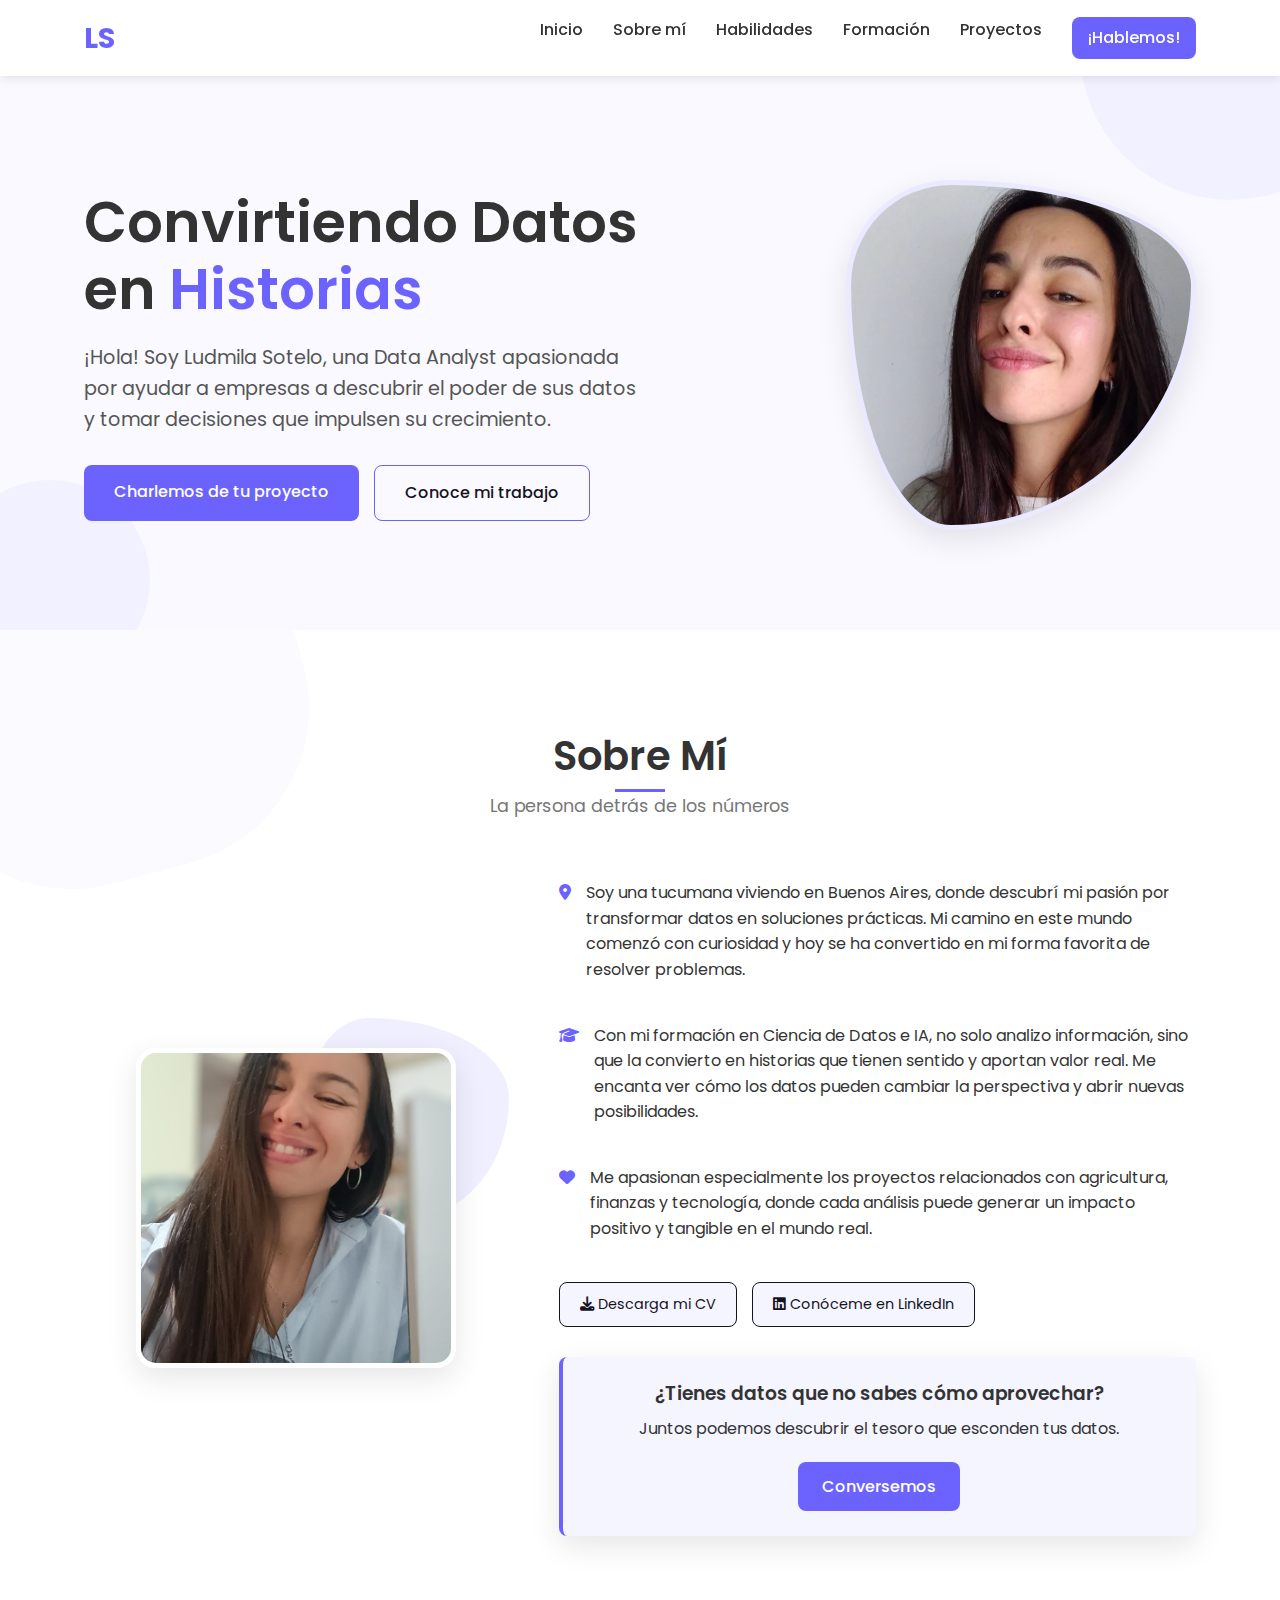
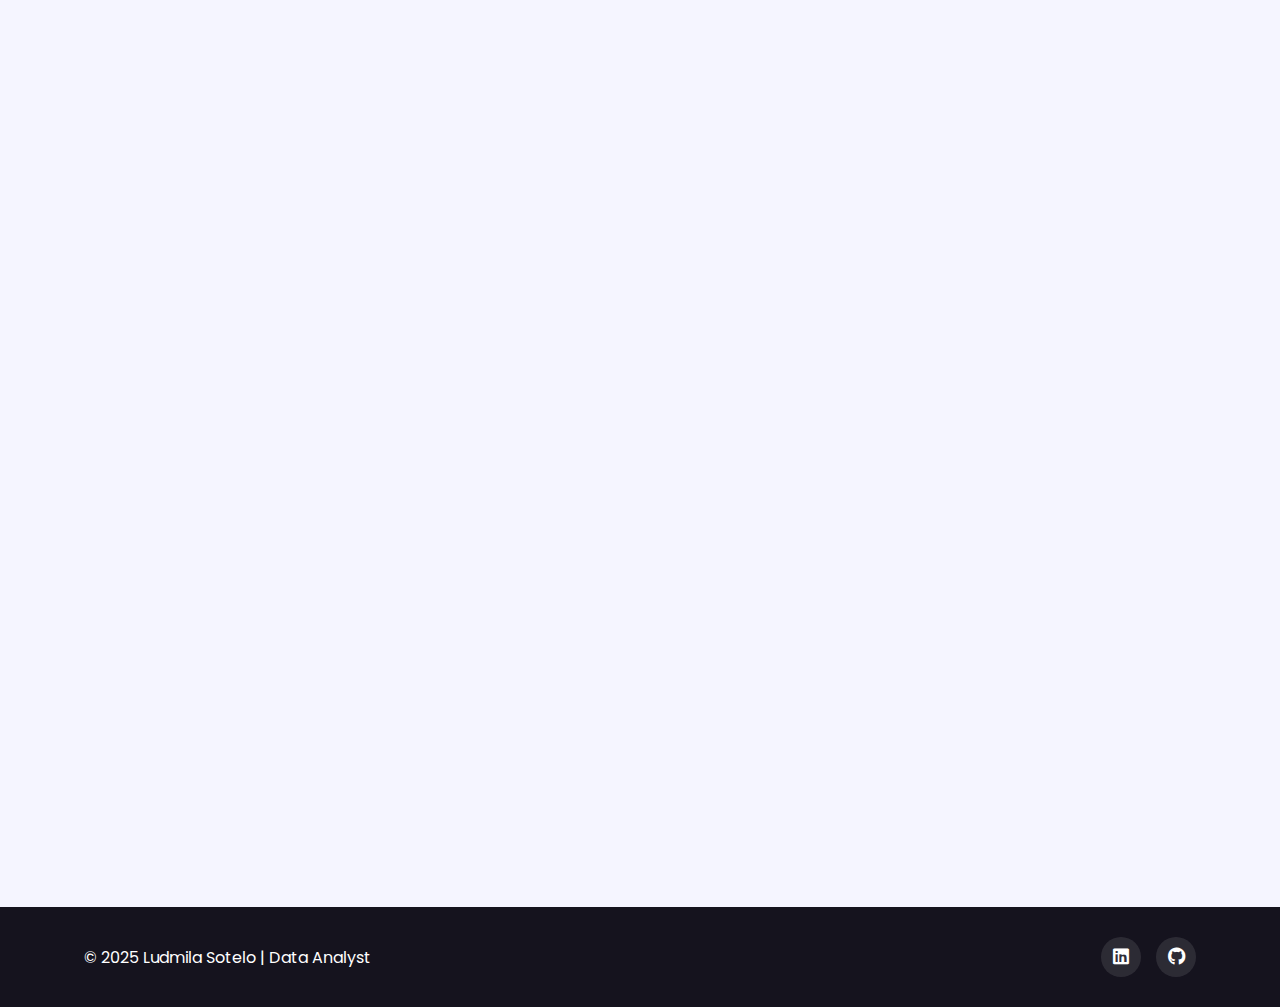
==== commit d358330e: "claude edition 002 and cristian" ====
--- a/index.html
+++ b/index.html
@@ -1,5 +1,5 @@
 <!DOCTYPE html>
-<html lang="en">
+<html lang="es">
 <head>
     <meta charset="UTF-8">
     <meta name="viewport" content="width=device-width, initial-scale=1.0">
@@ -15,12 +15,12 @@
         <div class="container">
             <div class="logo">LS</div>
             <ul class="nav-links">
-                <li><a href="#hero">Home</a></li>
-                <li><a href="#about">About</a></li>
-                <li><a href="#skills">Skills</a></li>
-                <li><a href="#education">Education</a></li>
-                <li><a href="#projects">Projects</a></li>
-                <li><a href="#contact" class="cta-button">Contact Me</a></li>
+                <li><a href="#hero">Inicio</a></li>
+                <li><a href="#about">Sobre mí</a></li>
+                <li><a href="#skills">Habilidades</a></li>
+                <li><a href="#education">Formación</a></li>
+                <li><a href="#projects">Proyectos</a></li>
+                <li><a href="#contact" class="cta-button">¡Hablemos!</a></li>
             </ul>
             <div class="hamburger">
                 <span></span>
@@ -33,43 +33,56 @@
     <section id="hero" class="hero">
         <div class="container">
             <div class="hero-content">
-                <h1>Turning Data into <span class="highlight">Insights</span></h1>
-                <p>Hi, I'm Ludmila Sotelo, a passionate Data Analyst helping businesses make data-driven decisions.</p>
+                <h1>Convirtiendo Datos en <span class="highlight">Historias</span></h1>
+                <p>¡Hola! Soy Ludmila Sotelo, una Data Analyst apasionada por ayudar a empresas a descubrir el poder de sus datos y tomar decisiones que impulsen su crecimiento.</p>
                 <div class="cta-group">
-                    <a href="#contact" class="cta-primary">Schedule a Consultation</a>
-                    <a href="#projects" class="cta-secondary">View My Work</a>
+                    <a href="#contact" class="cta-primary">Charlemos de tu proyecto</a>
+                    <a href="#projects" class="cta-secondary">Conoce mi trabajo</a>
                 </div>
             </div>
             <div class="hero-image">
-                <div class="shape"></div>
+                <!-- Reemplazar este div shape por una imagen -->
+                <!-- <div class="shape"></div> -->
+                <img src="media/about_photo.jpg" alt="Ludmila Sotelo" class="hero-portrait">
             </div>
         </div>
     </section>
 
     <section id="about" class="about">
-        <div class="container">
-            <div class="section-header">
-                <h2>About Me</h2>
-                <p>The story behind the data analyst</p>
+        <div class="about-bg-shape"></div>
+        <div class="container">
+            <div class="section-header">
+                <h2>Sobre Mí</h2>
+                <p>La persona detrás de los números</p>
             </div>
             <div class="about-content">
-                <div class="about-image">
-                    <div class="image-placeholder">
-                        <i class="fas fa-user-circle"></i>
-                    </div>
+                <div class="about-image-container">
+                    <div class="about-image-frame">
+                        <img class="about-image" src="media/hero_photo.jpg" alt="Foto de Ludmila Sotelo">
+                    </div>
+                    <div class="about-image-decoration"></div>
                 </div>
                 <div class="about-text">
-                    <p>I'm a Data Analyst based in Buenos Aires, Argentina, originally from Tucumán. My journey in the world of data has been driven by a passion for uncovering insights that drive strategic decisions.</p>
-                    <p>With a background in Data Science and AI, I specialize in transforming complex datasets into compelling stories that solve real business problems.</p>
-                    <p>I'm particularly interested in projects related to agriculture, finance, and technology sectors, where data can create meaningful impact.</p>
+                    <div class="about-text-item">
+                        <div class="about-icon"><i class="fas fa-map-marker-alt"></i></div>
+                        <p>Soy una tucumana viviendo en Buenos Aires, donde descubrí mi pasión por transformar datos en soluciones prácticas. Mi camino en este mundo comenzó con curiosidad y hoy se ha convertido en mi forma favorita de resolver problemas.</p>
+                    </div>
+                    <div class="about-text-item">
+                        <div class="about-icon"><i class="fas fa-graduation-cap"></i></div>
+                        <p>Con mi formación en Ciencia de Datos e IA, no solo analizo información, sino que la convierto en historias que tienen sentido y aportan valor real. Me encanta ver cómo los datos pueden cambiar la perspectiva y abrir nuevas posibilidades.</p>
+                    </div>
+                    <div class="about-text-item">
+                        <div class="about-icon"><i class="fas fa-heart"></i></div>
+                        <p>Me apasionan especialmente los proyectos relacionados con agricultura, finanzas y tecnología, donde cada análisis puede generar un impacto positivo y tangible en el mundo real.</p>
+                    </div>
                     <div class="about-cta">
-                        <a href="resume.pdf" class="button" download><i class="fas fa-download"></i> Download CV</a>
-                        <a href="https://www.linkedin.com/in/ludmilasotelo" class="button" target="_blank"><i class="fab fa-linkedin"></i> LinkedIn Profile</a>
+                        <a href="media/ludmila_sotelo-data_analyst.pdf" class="button" download><i class="fas fa-download"></i> Descarga mi CV</a>
+                        <a href="https://www.linkedin.com/in/ludmilasotelo" class="button" target="_blank"><i class="fab fa-linkedin"></i> Conóceme en LinkedIn</a>
                     </div>
                     <div class="consultation-box">
-                        <h3>Need data expertise for your next project?</h3>
-                        <p>I can help you unlock the power of your data.</p>
-                        <a href="#contact" class="cta-button">Let's Talk</a>
+                        <h3>¿Tienes datos que no sabes cómo aprovechar?</h3>
+                        <p>Juntos podemos descubrir el tesoro que esconden tus datos.</p>
+                        <a href="#contact" class="cta-button">Conversemos</a>
                     </div>
                 </div>
             </div>
@@ -79,12 +92,12 @@
     <section id="skills" class="skills">
         <div class="container">
             <div class="section-header">
-                <h2>Technical Skills</h2>
-                <p>Tools and technologies I work with</p>
+                <h2>Mis Herramientas</h2>
+                <p>Lo que me apasiona hacer todos los días</p>
             </div>
             <div class="skills-content">
                 <div class="skill-category">
-                    <h3>Data Analysis</h3>
+                    <h3>Análisis de Datos</h3>
                     <div class="skill-items">
                         <div class="skill-item">
                             <div class="skill-icon"><i class="fas fa-table"></i></div>
@@ -116,7 +129,7 @@
                     </div>
                 </div>
                 <div class="skill-category">
-                    <h3>Programming</h3>
+                    <h3>Programación</h3>
                     <div class="skill-items">
                         <div class="skill-item">
                             <div class="skill-icon"><i class="fas fa-database"></i></div>
@@ -139,7 +152,7 @@
                     </div>
                 </div>
                 <div class="skill-category">
-                    <h3>Other Tools</h3>
+                    <h3>Otras Herramientas</h3>
                     <div class="skill-items">
                         <div class="skill-item">
                             <div class="skill-icon"><i class="fas fa-palette"></i></div>
@@ -163,8 +176,8 @@
                 </div>
             </div>
             <div class="section-cta">
-                <p>Looking for a data analyst with the right skill set?</p>
-                <a href="#contact" class="cta-button">Get in Touch</a>
+                <p>¿Necesitas una Data Analyst que hable tu mismo idioma?</p>
+                <a href="#contact" class="cta-button">Escríbeme</a>
             </div>
         </div>
     </section>
@@ -172,38 +185,38 @@
     <section id="education" class="education">
         <div class="container">
             <div class="section-header">
-                <h2>Education</h2>
-                <p>My learning journey</p>
+                <h2>Mi Formación</h2>
+                <p>El camino recorrido hasta aquí</p>
             </div>
             <div class="timeline">
                 <div class="timeline-item">
                     <div class="timeline-dot"></div>
                     <div class="timeline-content">
-                        <h3>Associate Degree in Data Science and AI</h3>
-                        <p class="timeline-date">2022 - Present</p>
-                        <p>Currently pursuing a specialized technical degree focusing on data analysis, machine learning, and artificial intelligence applications.</p>
+                        <h3>Tecnicatura en Ciencia de Datos e IA</h3>
+                        <p class="timeline-date">2022 - Presente</p>
+                        <p>Actualmente explorando el fascinante mundo del análisis de datos avanzado, machine learning e inteligencia artificial para crear soluciones innovadoras.</p>
                     </div>
                 </div>
                 <div class="timeline-item">
                     <div class="timeline-dot"></div>
                     <div class="timeline-content">
-                        <h3>Data Analysis Certification</h3>
+                        <h3>Certificación en Análisis de Datos</h3>
                         <p class="timeline-date">2023</p>
-                        <p>Comprehensive professional certification covering data visualization, statistical analysis, and business intelligence tools.</p>
+                        <p>Me sumergí en el arte de la visualización, análisis estadístico y herramientas de business intelligence para contar historias con datos.</p>
                     </div>
                 </div>
                 <div class="timeline-item">
                     <div class="timeline-dot"></div>
                     <div class="timeline-content">
-                        <h3>SQL Fundamentals</h3>
+                        <h3>Fundamentos de SQL</h3>
                         <p class="timeline-date">2022</p>
-                        <p>Specialized course on database management and SQL query optimization for data analysis.</p>
+                        <p>Aprendí a dominar el lenguaje que me permite dialogar con las bases de datos y extraer exactamente lo que necesito para cada análisis.</p>
                     </div>
                 </div>
             </div>
             <div class="section-cta">
-                <p>Interested in my qualifications?</p>
-                <a href="#contact" class="cta-button">Schedule a Call</a>
+                <p>¿Quieres saber más sobre mi experiencia?</p>
+                <a href="#contact" class="cta-button">Agendemos una llamada</a>
             </div>
         </div>
     </section>
@@ -211,65 +224,65 @@
     <section id="projects" class="projects">
         <div class="container">
             <div class="section-header">
-                <h2>Portfolio Projects</h2>
-                <p>My data analysis work</p>
+                <h2>Mis Proyectos</h2>
+                <p>Datos que cuentan historias</p>
             </div>
             <div class="projects-grid">
                 <div class="project-card">
                     <div class="project-image">
-                        <img src="/api/placeholder/400/250" alt="Consumer Complaints Analysis">
+                        <img src="media/projects/quejas_consumidor.png" alt="Análisis de Quejas de Consumidores">
                     </div>
                     <div class="project-content">
-                        <h3>Consumer Complaints Analysis</h3>
-                        <p>A Power BI dashboard analyzing consumer defense complaints in Buenos Aires (2019-2020), revealing key patterns and response effectiveness.</p>
+                        <h3>Análisis de Quejas de Consumidores</h3>
+                        <p>Creé un dashboard que revela patrones ocultos en las quejas de defensa al consumidor en Buenos Aires (2019-2020), ayudando a mejorar los tiempos de respuesta y la satisfacción del cliente.</p>
                         <div class="project-links">
                             <a href="https://github.com/ludmilasotelo/consumer-complaints" target="_blank" class="project-link">
-                                <i class="fab fa-github"></i> View Code
+                                <i class="fab fa-github"></i> Explora el código
                             </a>
                             <a href="#" target="_blank" class="project-link">
-                                <i class="fas fa-chart-line"></i> Live Dashboard
+                                <i class="fas fa-chart-line"></i> Mira el dashboard
                             </a>
                         </div>
                     </div>
                 </div>
                 <div class="project-card">
                     <div class="project-image">
-                        <img src="/api/placeholder/400/250" alt="Agricultural Yield Analysis">
+                        <img src="media/projects/agro_rendimiento.png" alt="Análisis de Rendimiento Agrícola">
                     </div>
                     <div class="project-content">
-                        <h3>Agricultural Yield Analysis</h3>
-                        <p>Analysis of crop yields across different regions of Argentina, identifying factors affecting productivity and providing actionable recommendations.</p>
+                        <h3>Análisis de Rendimiento Agrícola</h3>
+                        <p>Descubrí qué factores realmente impactan en la productividad de los cultivos en distintas regiones de Argentina, ofreciendo recomendaciones prácticas que pueden mejorar los rendimientos.</p>
                         <div class="project-links">
                             <a href="https://github.com/ludmilasotelo/agro-analysis" target="_blank" class="project-link">
-                                <i class="fab fa-github"></i> View Code
+                                <i class="fab fa-github"></i> Explora el código
                             </a>
                             <a href="#" target="_blank" class="project-link">
-                                <i class="fas fa-chart-line"></i> Live Dashboard
+                                <i class="fas fa-chart-line"></i> Mira el dashboard
                             </a>
                         </div>
                     </div>
                 </div>
                 <div class="project-card">
                     <div class="project-image">
-                        <img src="/api/placeholder/400/250" alt="Financial Market Trends">
+                        <img src="media/projects/tendencias_financieras.png" alt="Tendencias del Mercado Financiero">
                     </div>
                     <div class="project-content">
-                        <h3>Financial Market Trends</h3>
-                        <p>Interactive visualization of financial market trends in LATAM, with predictive models for market behavior based on historical data.</p>
+                        <h3>Tendencias del Mercado Financiero</h3>
+                        <p>Desarrollé visualizaciones interactivas que permiten entender las tendencias financieras en LATAM de un vistazo, complementadas con modelos que anticipan comportamientos futuros del mercado.</p>
                         <div class="project-links">
                             <a href="https://github.com/ludmilasotelo/finance-trends" target="_blank" class="project-link">
-                                <i class="fab fa-github"></i> View Code
+                                <i class="fab fa-github"></i> Explora el código
                             </a>
                             <a href="#" target="_blank" class="project-link">
-                                <i class="fas fa-chart-line"></i> Live Dashboard
+                                <i class="fas fa-chart-line"></i> Mira el dashboard
                             </a>
                         </div>
                     </div>
                 </div>
             </div>
             <div class="section-cta">
-                <p>Need similar analysis for your business?</p>
-                <a href="#contact" class="cta-button">Let's Discuss Your Project</a>
+                <p>¿Te gustaría ver algo similar para tu negocio?</p>
+                <a href="#contact" class="cta-button">Cuéntame tu idea</a>
             </div>
         </div>
     </section>
@@ -277,8 +290,8 @@
     <section id="contact" class="contact">
         <div class="container">
             <div class="section-header">
-                <h2>Contact Me</h2>
-                <p>Let's transform your data together</p>
+                <h2>Conversemos</h2>
+                <p>El primer café (virtual) va por mi cuenta</p>
             </div>
             <div class="contact-content">
                 <div class="contact-info">
@@ -294,30 +307,30 @@
                     </div>
                     <div class="contact-item">
                         <i class="fas fa-map-marker-alt"></i>
-                        <h3>Location</h3>
+                        <h3>Ubicación</h3>
                         <p>Buenos Aires, Argentina</p>
                     </div>
                 </div>
                 <div class="contact-form">
-                    <h3>Send Me a Message</h3>
+                    <h3>Escríbeme un mensaje</h3>
                     <form id="contactForm">
                         <div class="form-group">
-                            <label for="name">Name</label>
+                            <label for="name">Tu nombre</label>
                             <input type="text" id="name" name="name" required>
                         </div>
                         <div class="form-group">
-                            <label for="email">Email</label>
+                            <label for="email">Tu email</label>
                             <input type="email" id="email" name="email" required>
                         </div>
                         <div class="form-group">
-                            <label for="subject">Subject</label>
+                            <label for="subject">¿De qué quieres hablar?</label>
                             <input type="text" id="subject" name="subject" required>
                         </div>
                         <div class="form-group">
-                            <label for="message">Message</label>
+                            <label for="message">Cuéntame más detalles</label>
                             <textarea id="message" name="message" rows="5" required></textarea>
                         </div>
-                        <button type="submit" class="cta-button">Send Message</button>
+                        <button type="button" id="sendEmailButton" class="cta-button">Enviar mensaje</button>
                     </form>
                 </div>
             </div>
--- a/style.css
+++ b/style.css
@@ -342,31 +342,111 @@
     }
 }
 
+.hero-portrait {
+    width: 350px;
+    height: 350px;
+    object-fit: cover;
+    object-position: top;
+    border-radius: 30% 70% 70% 30% / 30% 30% 70% 70%;
+    box-shadow: var(--box-shadow);
+    animation: morphing 8s ease-in-out infinite;
+    border: 5px solid rgba(108, 99, 255, 0.1);
+}
+
 /* About Section */
 .about {
     background-color: white;
+    position: relative;
+    overflow: hidden;
+}
+
+.about-bg-shape {
+    position: absolute;
+    top: -150px;
+    left: -100px;
+    width: 400px;
+    height: 400px;
+    background-color: rgba(108, 99, 255, 0.03);
+    border-radius: 40%;
+    transform: rotate(-15deg);
+    z-index: 0;
 }
 
 .about-content {
     display: flex;
     align-items: center;
     gap: 50px;
+    position: relative;
+    z-index: 1;
+}
+
+.about-image-container {
+    flex: 1;
+    display: flex;
+    justify-content: center;
+    position: relative;
+}
+
+.about-image-frame {
+    width: 320px;
+    height: 320px;
+    border-radius: 20px;
+    overflow: hidden;
+    box-shadow: var(--box-shadow);
+    position: relative;
+    z-index: 2;
+    border: 5px solid white;
 }
 
 .about-image {
-    flex: 1;
-    display: flex;
+    width: 100%;
+    height: 100%;
+    object-fit: cover;
+    object-position: center;
+    transition: transform 0.5s ease;
+}
+
+.about-image:hover {
+    transform: scale(1.05);
+}
+
+.about-image-decoration {
+    position: absolute;
+    width: 200px;
+    height: 200px;
+    border-radius: 30% 70% 50% 50% / 40% 40% 60% 60%;
+    background-color: var(--primary-color);
+    opacity: 0.1;
+    top: -30px;
+    right: 0;
+    z-index: 1;
+}
+
+
+.image-placeholder {
+    width: 350px;
+    height: 350px;
+    object-fit: cover;
+    object-position: top;
+    display: flex;
+    align-items: center;
     justify-content: center;
+    background-color: #f5f5ff;
+    border-radius: 50%;
+    box-shadow: var(--box-shadow);
 }
 
 .image-placeholder {
     width: 300px;
     height: 300px;
+    object-fit: cover;
+    object-position: top;
     display: flex;
     align-items: center;
     justify-content: center;
     background-color: #f0f0ff;
     border-radius: 50%;
+    box-shadow: var(--box-shadow);
 }
 
 .image-placeholder i {
@@ -379,6 +459,13 @@
     flex: 1.5;
 }
 
+.about-text-item {
+    display: flex;
+    align-items: flex-start;
+    margin-bottom: 20px;
+    gap: 15px;
+}
+
 .about-text p {
     margin-bottom: 20px;
 }
@@ -387,6 +474,11 @@
     display: flex;
     gap: 15px;
     margin-bottom: 30px;
+}
+
+.about-icon i {
+    color: var(--primary-color);
+    font-size: 16px;
 }
 
 .consultation-box {
@@ -396,6 +488,13 @@
     margin-top: 30px;
     text-align: center;
     border-left: 4px solid var(--primary-color);
+    box-shadow: var(--box-shadow);
+    transform: translateY(0);
+    transition: transform 0.3s ease;
+}
+
+.consultation-box:hover {
+    transform: translateY(-5px);
 }
 
 .consultation-box h3 {
@@ -571,6 +670,7 @@
     width: 100%;
     height: 100%;
     object-fit: cover;
+    object-position: top;
     transition: var(--transition);
 }
 
@@ -753,7 +853,11 @@
     
     .about-content {
         flex-direction: column;
-        text-align: center;
+        gap: 40px;
+    }
+
+    .about-text-item {
+        text-align: left;
     }
     
     .about-cta {
@@ -826,6 +930,11 @@
     .hero {
         padding: 150px 0 70px;
     }
+
+    .hero-portrait {
+        width: 280px;
+        height: 280px;
+    }
     
     .hero-content h1 {
         font-size: 2.5rem;
@@ -833,6 +942,11 @@
     
     .section-header h2 {
         font-size: 2rem;
+    }
+
+    .about-image-frame {
+        width: 250px;
+        height: 250px;
     }
     
     .projects-grid {
